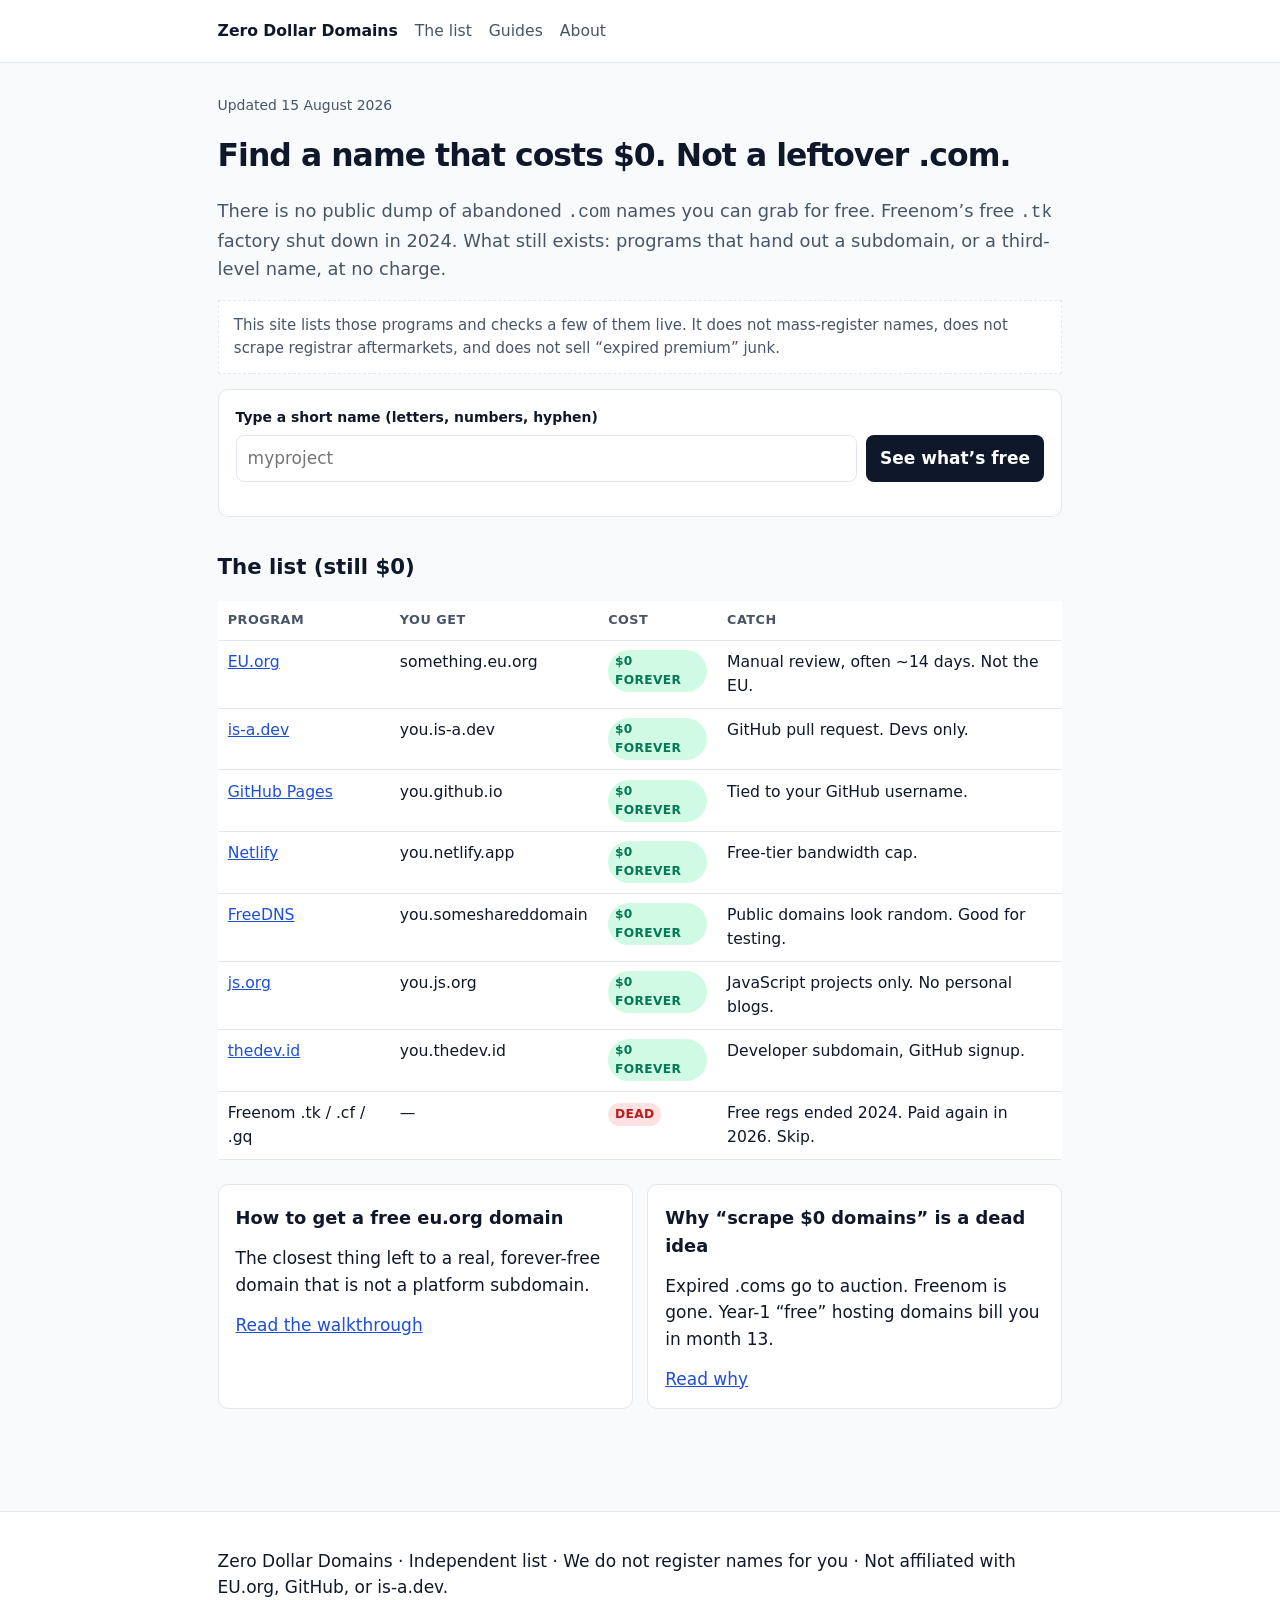
==== index.html @ 5eb7d9d7 "Pivot site to Zero Dollar Domains catalog and name checker" ====
<!DOCTYPE html>
<html lang="en">
<head>
  <meta charset="utf-8">
  <meta name="viewport" content="width=device-width, initial-scale=1">
  <title>Zero Dollar Domains — still-free names, not leftover .coms</title>
  <meta name="description" content="A living list of programs that still give a $0 domain or subdomain in 2026. EU.org, is-a.dev, GitHub Pages, FreeDNS. Freenom is dead.">
  <link rel="canonical" href="https://arynjennen1989-stack.github.io/">
  <meta name="robots" content="index,follow">
  <meta property="og:title" content="Zero Dollar Domains — still-free names">
  <meta property="og:description" content="Programs that still give a $0 domain. No leftover .com pile. Freenom is dead.">
  <meta property="og:url" content="https://arynjennen1989-stack.github.io/">
  <meta property="og:type" content="website">
  <link rel="stylesheet" href="/assets/style.css">
  <script type="application/ld+json">
  {"@context":"https://schema.org","@type":"WebSite","name":"Zero Dollar Domains","url":"https://arynjennen1989-stack.github.io/","description":"Catalog of programs that still give a $0 domain or subdomain."}
  </script>
</head>
<body>
  <header>
    <div class="wrap">
      <nav>
        <a class="brand" href="/">Zero Dollar Domains</a>
        <a href="/#list">The list</a>
        <a href="/guides/">Guides</a>
        <a href="/about.html">About</a>
      </nav>
    </div>
  </header>
  <main class="wrap">
    <p class="meta">Updated 15 August 2026</p>
    <h1>Find a name that costs $0. Not a leftover .com.</h1>
    <p class="lede">There is no public dump of abandoned <code>.com</code> names you can grab for free. Freenom’s free <code>.tk</code> factory shut down in 2024. What still exists: programs that hand out a subdomain, or a third-level name, at no charge.</p>
    <p class="disclaimer">This site lists those programs and checks a few of them live. It does not mass-register names, does not scrape registrar aftermarkets, and does not sell “expired premium” junk.</p>

    <section class="finder" id="finder">
      <label for="slug">Type a short name (letters, numbers, hyphen)</label>
      <div class="row">
        <input id="slug" maxlength="40" placeholder="myproject" autocomplete="off">
        <button type="button" id="go">See what’s free</button>
      </div>
      <ul id="results"></ul>
    </section>

    <h2 id="list">The list (still $0)</h2>
    <table>
      <thead>
        <tr><th>Program</th><th>You get</th><th>Cost</th><th>Catch</th></tr>
      </thead>
      <tbody>
        <tr>
          <td><a href="https://nic.eu.org/">EU.org</a></td>
          <td>something.eu.org</td>
          <td><span class="tag tag-free">$0 forever</span></td>
          <td>Manual review, often ~14 days. Not the EU.</td>
        </tr>
        <tr>
          <td><a href="https://is-a.dev/">is-a.dev</a></td>
          <td>you.is-a.dev</td>
          <td><span class="tag tag-free">$0 forever</span></td>
          <td>GitHub pull request. Devs only.</td>
        </tr>
        <tr>
          <td><a href="https://pages.github.com/">GitHub Pages</a></td>
          <td>you.github.io</td>
          <td><span class="tag tag-free">$0 forever</span></td>
          <td>Tied to your GitHub username.</td>
        </tr>
        <tr>
          <td><a href="https://www.netlify.com/">Netlify</a></td>
          <td>you.netlify.app</td>
          <td><span class="tag tag-free">$0 forever</span></td>
          <td>Free-tier bandwidth cap.</td>
        </tr>
        <tr>
          <td><a href="https://freedns.afraid.org/">FreeDNS</a></td>
          <td>you.someshareddomain</td>
          <td><span class="tag tag-free">$0 forever</span></td>
          <td>Public domains look random. Good for testing.</td>
        </tr>
        <tr>
          <td><a href="https://js.org/">js.org</a></td>
          <td>you.js.org</td>
          <td><span class="tag tag-free">$0 forever</span></td>
          <td>JavaScript projects only. No personal blogs.</td>
        </tr>
        <tr>
          <td><a href="https://thedev.id/">thedev.id</a></td>
          <td>you.thedev.id</td>
          <td><span class="tag tag-free">$0 forever</span></td>
          <td>Developer subdomain, GitHub signup.</td>
        </tr>
        <tr>
          <td>Freenom .tk / .cf / .gq</td>
          <td>—</td>
          <td><span class="tag tag-dead">dead</span></td>
          <td>Free regs ended 2024. Paid again in 2026. Skip.</td>
        </tr>
      </tbody>
    </table>

    <div class="cards">
      <article class="card">
        <h3>How to get a free eu.org domain</h3>
        <p>The closest thing left to a real, forever-free domain that is not a platform subdomain.</p>
        <a href="/guides/how-to-get-a-free-eu-org-domain.html">Read the walkthrough</a>
      </article>
      <article class="card">
        <h3>Why “scrape $0 domains” is a dead idea</h3>
        <p>Expired .coms go to auction. Freenom is gone. Year-1 “free” hosting domains bill you in month 13.</p>
        <a href="/guides/there-are-no-free-leftover-dotcoms.html">Read why</a>
      </article>
    </div>
  </main>
  <footer>
    <div class="wrap">
      <p>Zero Dollar Domains · Independent list · We do not register names for you · Not affiliated with EU.org, GitHub, or is-a.dev.</p>
    </div>
  </footer>
  <script>
    const input = document.getElementById("slug");
    const out = document.getElementById("results");
    const clean = (s) => (s || "").toLowerCase().trim().replace(/[^a-z0-9-]/g, "");

    async function checkIsADev(slug) {
      const url = "https://raw.githubusercontent.com/is-a-dev/register/main/domains/" + slug + ".json";
      try {
        const r = await fetch(url, { cache: "no-store" });
        if (r.status === 404) return "likely free";
        if (r.ok) return "taken";
        return "could not check";
      } catch (e) {
        return "could not check";
      }
    }

    async function run() {
      const slug = clean(input.value);
      if (!slug || slug.length < 2) {
        out.innerHTML = "<li>Type at least 2 characters.</li>";
        return;
      }
      out.innerHTML = "<li>Checking…</li>";
      const isa = await checkIsADev(slug);
      const rows = [
        [slug + ".eu.org", "request at nic.eu.org (manual review)", "https://nic.eu.org/"],
        [slug + ".is-a.dev", isa, "https://is-a.dev/"],
        [slug + ".github.io", "free if that GitHub username exists and the Pages repo is yours", "https://pages.github.com/"],
        [slug + ".netlify.app", "pick it in a free Netlify project", "https://www.netlify.com/"],
        [slug + ".js.org", "only if you have a JavaScript project", "https://js.org/"]
      ];
      out.innerHTML = rows.map(function (r) {
        return "<li><strong>" + r[0] + "</strong> — " + r[1] + ' · <a href="' + r[2] + '">program</a></li>';
      }).join("");
    }
    document.getElementById("go").addEventListener("click", run);
    input.addEventListener("keydown", function (e) { if (e.key === "Enter") run(); });
  </script>
</body>
</html>
---- assets/style.css ----
:root {
  --ink: #0f172a;
  --muted: #475569;
  --bg: #f8fafc;
  --card: #fff;
  --line: #e2e8f0;
  --ok: #047857;
  --warn: #b45309;
  --bad: #b91c1c;
  --accent: #1d4ed8;
}
* { box-sizing: border-box; }
html { font-size: 17px; }
body {
  margin: 0;
  font-family: ui-sans-serif, system-ui, -apple-system, sans-serif;
  color: var(--ink);
  background: var(--bg);
  line-height: 1.55;
}
a { color: var(--accent); }
header, footer { background: #fff; border-bottom: 1px solid var(--line); }
footer { border-top: 1px solid var(--line); border-bottom: 0; margin-top: 3.5rem; }
.wrap { max-width: 52rem; margin: 0 auto; padding: 1.1rem 1.15rem; }
nav { display: flex; gap: 1rem; align-items: baseline; flex-wrap: wrap; }
nav .brand { font-weight: 750; color: var(--ink); text-decoration: none; }
nav a { text-decoration: none; color: var(--muted); font-size: 0.92rem; }
h1 { font-size: 1.85rem; letter-spacing: -0.03em; margin: 0.35rem 0 0.7rem; }
h2 { font-size: 1.25rem; margin-top: 2rem; }
.lede { font-size: 1.05rem; color: var(--muted); }
.meta { font-size: 0.82rem; color: var(--muted); }
.disclaimer {
  font-size: 0.88rem;
  color: var(--muted);
  background: #fff;
  border: 1px dashed var(--line);
  padding: 0.75rem 0.9rem;
}
table { width: 100%; border-collapse: collapse; background: #fff; font-size: 0.92rem; }
th, td { text-align: left; padding: 0.55rem 0.6rem; border-bottom: 1px solid var(--line); vertical-align: top; }
th { font-size: 0.75rem; text-transform: uppercase; letter-spacing: 0.04em; color: var(--muted); }
.tag {
  display: inline-block;
  font-size: 0.72rem;
  font-weight: 700;
  letter-spacing: 0.03em;
  text-transform: uppercase;
  padding: 0.12rem 0.4rem;
  border-radius: 999px;
}
.tag-free { background: #d1fae5; color: var(--ok); }
.tag-promo { background: #ffedd5; color: var(--warn); }
.tag-dead { background: #fee2e2; color: var(--bad); }
.cards { display: grid; gap: 0.85rem; margin: 1.4rem 0; }
@media (min-width: 720px) { .cards { grid-template-columns: 1fr 1fr; } }
.card {
  background: var(--card);
  border: 1px solid var(--line);
  border-radius: 10px;
  padding: 0.95rem 1rem;
}
.card h2, .card h3 { margin: 0.2rem 0 0.45rem; font-size: 1.05rem; }
.finder { background: #fff; border: 1px solid var(--line); border-radius: 10px; padding: 1rem; }
.finder label { display: block; font-size: 0.82rem; font-weight: 600; margin-bottom: 0.35rem; }
.row { display: flex; gap: 0.5rem; flex-wrap: wrap; }
.row input {
  flex: 1 1 12rem;
  padding: 0.55rem 0.65rem;
  border: 1px solid var(--line);
  border-radius: 8px;
  font: inherit;
}
.row button {
  background: var(--ink);
  color: #fff;
  border: 0;
  border-radius: 8px;
  padding: 0.55rem 0.85rem;
  font: inherit;
  font-weight: 600;
  cursor: pointer;
}
#results { margin-top: 0.85rem; }
#results li { margin: 0.35rem 0; }
ul.plain { padding-left: 1.15rem; }
article p { margin: 0.8rem 0; }
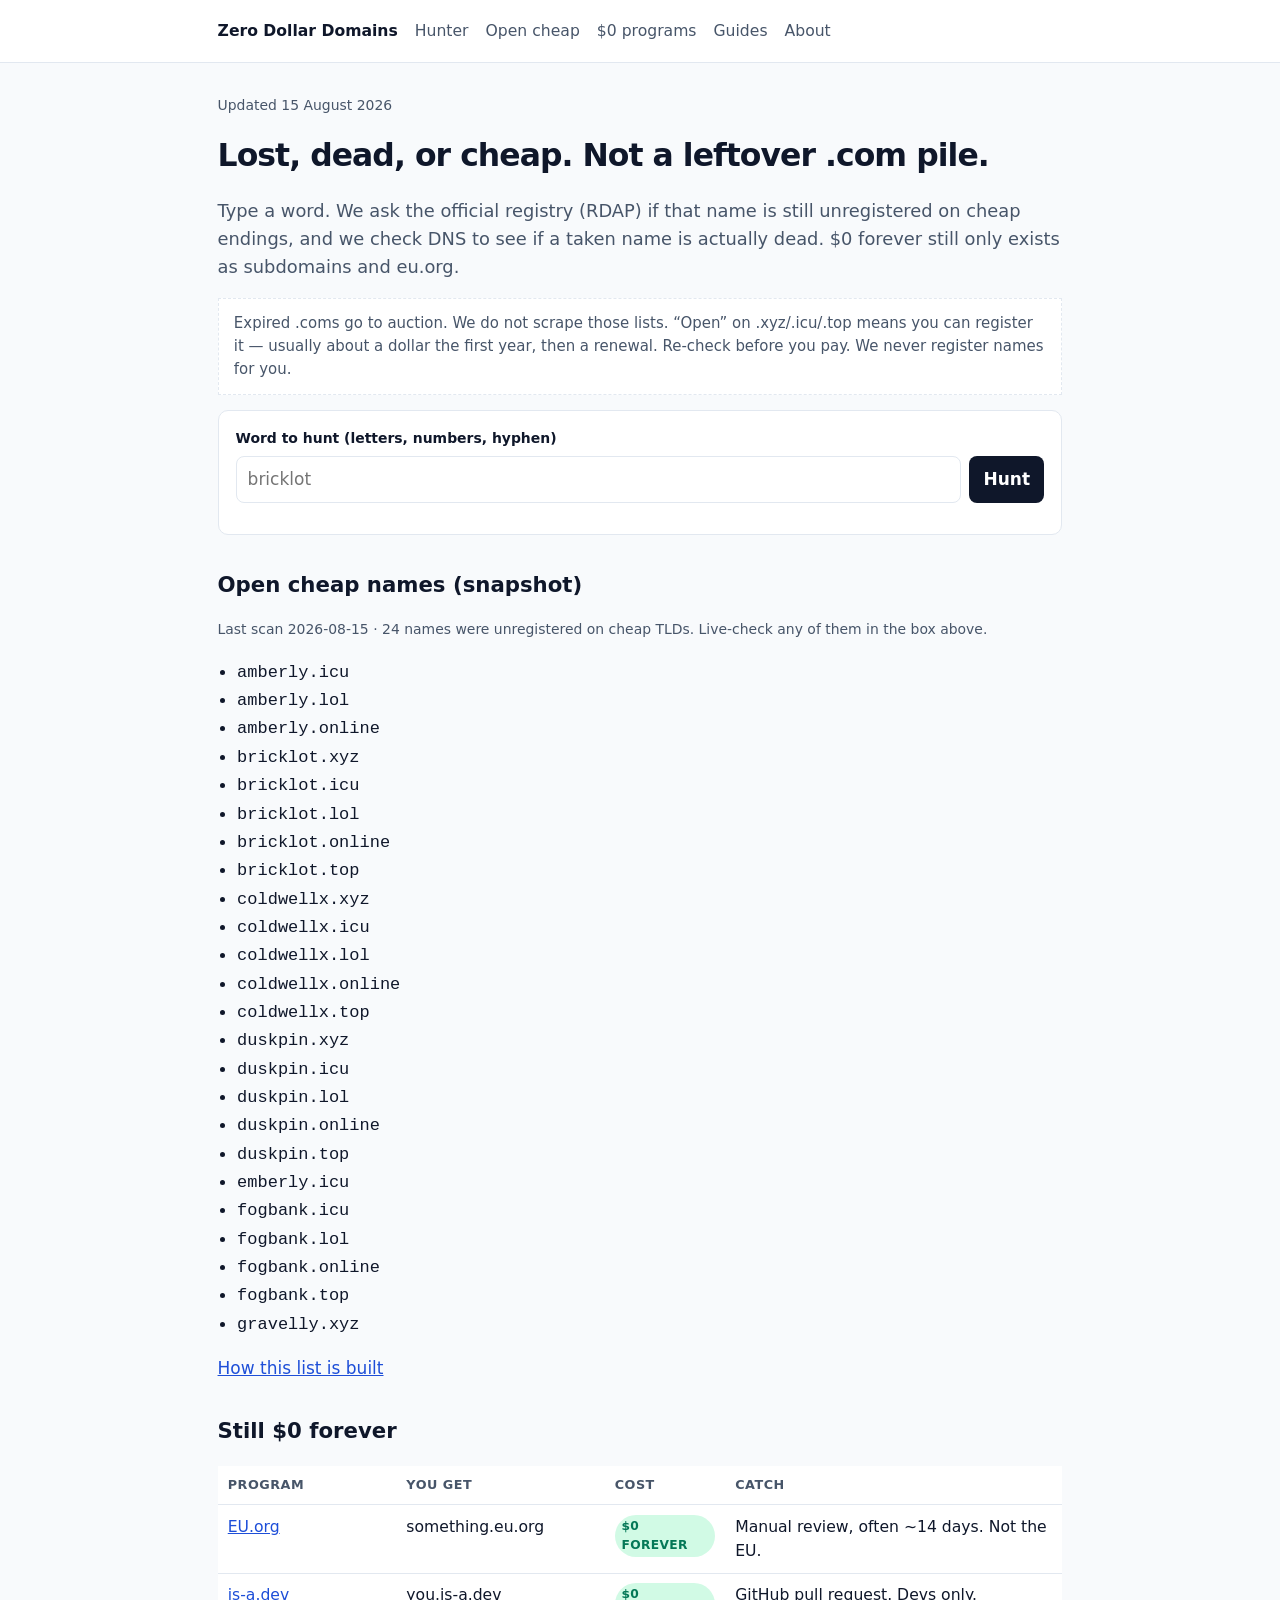
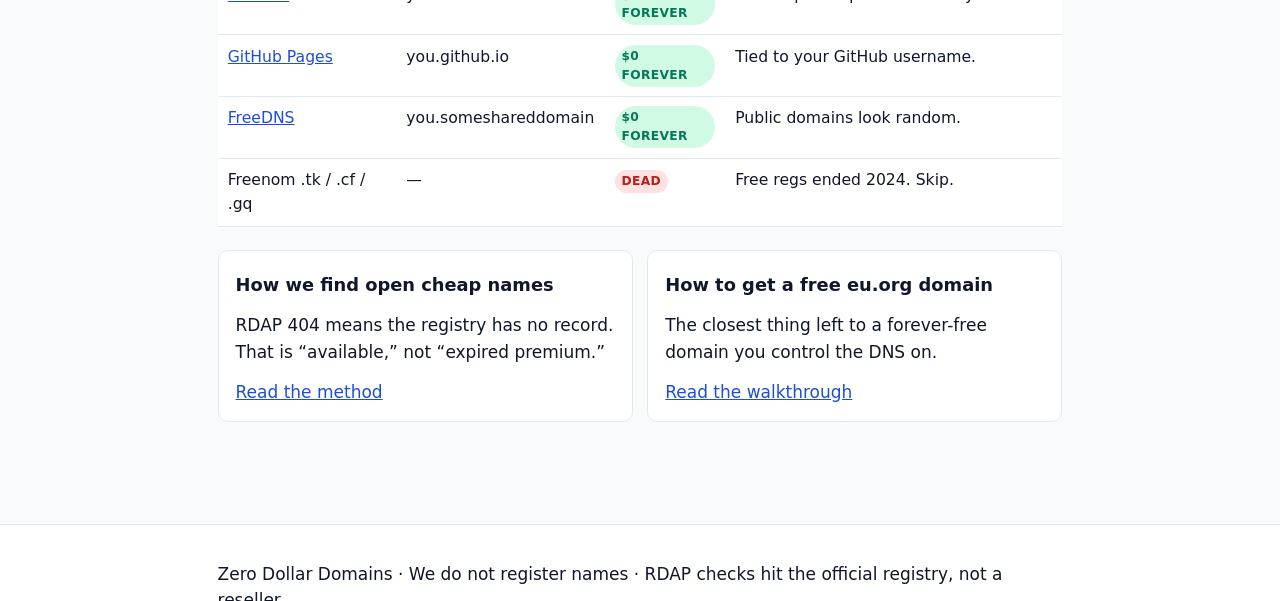
==== commit 486064c3: "Add RDAP hunter for lost/dead/cheap names plus open-cheap snapshot" ====
--- a/index.html
+++ b/index.html
@@ -3,17 +3,17 @@
 <head>
   <meta charset="utf-8">
   <meta name="viewport" content="width=device-width, initial-scale=1">
-  <title>Zero Dollar Domains — still-free names, not leftover .coms</title>
-  <meta name="description" content="A living list of programs that still give a $0 domain or subdomain in 2026. EU.org, is-a.dev, GitHub Pages, FreeDNS. Freenom is dead.">
+  <title>Zero Dollar Domains — lost, dead, and cheap names you can still grab</title>
+  <meta name="description" content="Hunt names that are still unregistered on cheap TLDs, plus $0 programs (eu.org, is-a.dev). Live RDAP check. Not an expired-.com auction dump.">
   <link rel="canonical" href="https://arynjennen1989-stack.github.io/">
   <meta name="robots" content="index,follow">
-  <meta property="og:title" content="Zero Dollar Domains — still-free names">
-  <meta property="og:description" content="Programs that still give a $0 domain. No leftover .com pile. Freenom is dead.">
+  <meta property="og:title" content="Zero Dollar Domains — lost, dead, and cheap names">
+  <meta property="og:description" content="Live check for unused cheap TLDs and still-free subdomain programs.">
   <meta property="og:url" content="https://arynjennen1989-stack.github.io/">
   <meta property="og:type" content="website">
   <link rel="stylesheet" href="/assets/style.css">
   <script type="application/ld+json">
-  {"@context":"https://schema.org","@type":"WebSite","name":"Zero Dollar Domains","url":"https://arynjennen1989-stack.github.io/","description":"Catalog of programs that still give a $0 domain or subdomain."}
+  {"@context":"https://schema.org","@type":"WebSite","name":"Zero Dollar Domains","url":"https://arynjennen1989-stack.github.io/","description":"Hunt unused cheap domain names and still-free subdomain programs."}
   </script>
 </head>
 <body>
@@ -21,7 +21,9 @@
     <div class="wrap">
       <nav>
         <a class="brand" href="/">Zero Dollar Domains</a>
-        <a href="/#list">The list</a>
+        <a href="/#hunt">Hunter</a>
+        <a href="/#open">Open cheap</a>
+        <a href="/#list">$0 programs</a>
         <a href="/guides/">Guides</a>
         <a href="/about.html">About</a>
       </nav>
@@ -29,20 +31,31 @@
   </header>
   <main class="wrap">
     <p class="meta">Updated 15 August 2026</p>
-    <h1>Find a name that costs $0. Not a leftover .com.</h1>
-    <p class="lede">There is no public dump of abandoned <code>.com</code> names you can grab for free. Freenom’s free <code>.tk</code> factory shut down in 2024. What still exists: programs that hand out a subdomain, or a third-level name, at no charge.</p>
-    <p class="disclaimer">This site lists those programs and checks a few of them live. It does not mass-register names, does not scrape registrar aftermarkets, and does not sell “expired premium” junk.</p>
-
-    <section class="finder" id="finder">
-      <label for="slug">Type a short name (letters, numbers, hyphen)</label>
+    <h1>Lost, dead, or cheap. Not a leftover .com pile.</h1>
+    <p class="lede">Type a word. We ask the official registry (RDAP) if that name is still unregistered on cheap endings, and we check DNS to see if a taken name is actually dead. $0 forever still only exists as subdomains and eu.org.</p>
+    <p class="disclaimer">Expired .coms go to auction. We do not scrape those lists. “Open” on .xyz/.icu/.top means you can register it — usually about a dollar the first year, then a renewal. Re-check before you pay. We never register names for you.</p>
+
+    <section class="finder" id="hunt">
+      <label for="slug">Word to hunt (letters, numbers, hyphen)</label>
       <div class="row">
-        <input id="slug" maxlength="40" placeholder="myproject" autocomplete="off">
-        <button type="button" id="go">See what’s free</button>
+        <input id="slug" maxlength="40" placeholder="bricklot" autocomplete="off">
+        <button type="button" id="go">Hunt</button>
       </div>
-      <ul id="results"></ul>
+      <p class="meta" id="status"></p>
+      <table id="hunt-table" hidden>
+        <thead>
+          <tr><th>Name</th><th>Registry</th><th>DNS</th><th>What that means</th></tr>
+        </thead>
+        <tbody></tbody>
+      </table>
     </section>
 
-    <h2 id="list">The list (still $0)</h2>
+    <h2 id="open">Open cheap names (snapshot)</h2>
+    <p class="meta" id="snap-meta">Loading last RDAP scan…</p>
+    <ul id="open-list" class="plain"></ul>
+    <p><a href="/guides/how-we-find-open-cheap-names.html">How this list is built</a></p>
+
+    <h2 id="list">Still $0 forever</h2>
     <table>
       <thead>
         <tr><th>Program</th><th>You get</th><th>Cost</th><th>Catch</th></tr>
@@ -67,94 +80,166 @@
           <td>Tied to your GitHub username.</td>
         </tr>
         <tr>
-          <td><a href="https://www.netlify.com/">Netlify</a></td>
-          <td>you.netlify.app</td>
-          <td><span class="tag tag-free">$0 forever</span></td>
-          <td>Free-tier bandwidth cap.</td>
-        </tr>
-        <tr>
           <td><a href="https://freedns.afraid.org/">FreeDNS</a></td>
           <td>you.someshareddomain</td>
           <td><span class="tag tag-free">$0 forever</span></td>
-          <td>Public domains look random. Good for testing.</td>
-        </tr>
-        <tr>
-          <td><a href="https://js.org/">js.org</a></td>
-          <td>you.js.org</td>
-          <td><span class="tag tag-free">$0 forever</span></td>
-          <td>JavaScript projects only. No personal blogs.</td>
-        </tr>
-        <tr>
-          <td><a href="https://thedev.id/">thedev.id</a></td>
-          <td>you.thedev.id</td>
-          <td><span class="tag tag-free">$0 forever</span></td>
-          <td>Developer subdomain, GitHub signup.</td>
+          <td>Public domains look random.</td>
         </tr>
         <tr>
           <td>Freenom .tk / .cf / .gq</td>
           <td>—</td>
           <td><span class="tag tag-dead">dead</span></td>
-          <td>Free regs ended 2024. Paid again in 2026. Skip.</td>
+          <td>Free regs ended 2024. Skip.</td>
         </tr>
       </tbody>
     </table>
 
     <div class="cards">
       <article class="card">
-        <h3>How to get a free eu.org domain</h3>
-        <p>The closest thing left to a real, forever-free domain that is not a platform subdomain.</p>
-        <a href="/guides/how-to-get-a-free-eu-org-domain.html">Read the walkthrough</a>
+        <h3>How we find open cheap names</h3>
+        <p>RDAP 404 means the registry has no record. That is “available,” not “expired premium.”</p>
+        <a href="/guides/how-we-find-open-cheap-names.html">Read the method</a>
       </article>
       <article class="card">
-        <h3>Why “scrape $0 domains” is a dead idea</h3>
-        <p>Expired .coms go to auction. Freenom is gone. Year-1 “free” hosting domains bill you in month 13.</p>
-        <a href="/guides/there-are-no-free-leftover-dotcoms.html">Read why</a>
+        <h3>How to get a free eu.org domain</h3>
+        <p>The closest thing left to a forever-free domain you control the DNS on.</p>
+        <a href="/guides/how-to-get-a-free-eu-org-domain.html">Read the walkthrough</a>
       </article>
     </div>
   </main>
   <footer>
     <div class="wrap">
-      <p>Zero Dollar Domains · Independent list · We do not register names for you · Not affiliated with EU.org, GitHub, or is-a.dev.</p>
+      <p>Zero Dollar Domains · We do not register names · RDAP checks hit the official registry, not a reseller.</p>
     </div>
   </footer>
   <script>
+    const TLDS = [
+      { tld: "xyz", rdap: "https://rdap.centralnic.com/xyz", kind: "cheap" },
+      { tld: "icu", rdap: "https://rdap.centralnic.com/icu", kind: "cheap" },
+      { tld: "lol", rdap: "https://rdap.centralnic.com/lol", kind: "cheap" },
+      { tld: "online", rdap: "https://rdap.radix.host/rdap", kind: "cheap" },
+      { tld: "top", rdap: "https://rdap.zdnsgtld.com/top", kind: "cheap" },
+      { tld: "com", rdap: "https://rdap.verisign.com/com/v1", kind: "paid" }
+    ];
     const input = document.getElementById("slug");
-    const out = document.getElementById("results");
-    const clean = (s) => (s || "").toLowerCase().trim().replace(/[^a-z0-9-]/g, "");
+    const status = document.getElementById("status");
+    const table = document.getElementById("hunt-table");
+    const tbody = table.querySelector("tbody");
+
+    function clean(s) {
+      return (s || "").toLowerCase().trim().replace(/[^a-z0-9-]/g, "");
+    }
+    function esc(s) {
+      return String(s).replace(/[&<>"]/g, function (c) {
+        return ({ "&": "&amp;", "<": "&lt;", ">": "&gt;", '"': "&quot;" })[c];
+      });
+    }
+
+    async function rdap(base, name) {
+      try {
+        const r = await fetch(base.replace(/\/$/, "") + "/domain/" + name, {
+          headers: { Accept: "application/rdap+json" }
+        });
+        if (r.status === 404) return "open";
+        if (r.status === 200) return "registered";
+        return "unknown";
+      } catch (e) {
+        return "blocked";
+      }
+    }
+
+    async function dns(name) {
+      try {
+        const r = await fetch(
+          "https://cloudflare-dns.com/dns-query?name=" + encodeURIComponent(name) + "&type=NS",
+          { headers: { accept: "application/dns-json" } }
+        );
+        const d = await r.json();
+        if (d.Status === 3) return "no NS (dead / never used)";
+        if (d.Status === 0 && (d.Answer || []).length) return "has nameservers";
+        return "no useful DNS";
+      } catch (e) {
+        return "dns check failed";
+      }
+    }
 
     async function checkIsADev(slug) {
-      const url = "https://raw.githubusercontent.com/is-a-dev/register/main/domains/" + slug + ".json";
       try {
-        const r = await fetch(url, { cache: "no-store" });
-        if (r.status === 404) return "likely free";
-        if (r.ok) return "taken";
-        return "could not check";
+        const r = await fetch(
+          "https://raw.githubusercontent.com/is-a-dev/register/main/domains/" + slug + ".json",
+          { cache: "no-store" }
+        );
+        if (r.status === 404) return "open on is-a.dev";
+        if (r.ok) return "taken on is-a.dev";
+        return "could not check is-a.dev";
       } catch (e) {
-        return "could not check";
-      }
-    }
-
-    async function run() {
+        return "could not check is-a.dev";
+      }
+    }
+
+    function meaning(reg, dnsText, kind) {
+      if (reg === "open" && kind === "cheap") return "Unregistered. Cheap first year, not $0 forever.";
+      if (reg === "open" && kind === "paid") return "Unregistered .com — still costs a registrar fee.";
+      if (reg === "registered" && dnsText.indexOf("no NS") !== -1) return "Registered but dark. Not free. Owner still has it.";
+      if (reg === "registered") return "Someone has it.";
+      return "Could not finish the check.";
+    }
+
+    async function hunt() {
       const slug = clean(input.value);
       if (!slug || slug.length < 2) {
-        out.innerHTML = "<li>Type at least 2 characters.</li>";
+        status.textContent = "Type at least 2 characters.";
         return;
       }
-      out.innerHTML = "<li>Checking…</li>";
+      status.textContent = "Asking registries…";
+      table.hidden = false;
+      tbody.innerHTML = "";
       const isa = await checkIsADev(slug);
-      const rows = [
-        [slug + ".eu.org", "request at nic.eu.org (manual review)", "https://nic.eu.org/"],
-        [slug + ".is-a.dev", isa, "https://is-a.dev/"],
-        [slug + ".github.io", "free if that GitHub username exists and the Pages repo is yours", "https://pages.github.com/"],
-        [slug + ".netlify.app", "pick it in a free Netlify project", "https://www.netlify.com/"],
-        [slug + ".js.org", "only if you have a JavaScript project", "https://js.org/"]
-      ];
-      out.innerHTML = rows.map(function (r) {
-        return "<li><strong>" + r[0] + "</strong> — " + r[1] + ' · <a href="' + r[2] + '">program</a></li>';
-      }).join("");
-    }
-    document.getElementById("go").addEventListener("click", run);
-    input.addEventListener("keydown", function (e) { if (e.key === "Enter") run(); });
+      tbody.insertAdjacentHTML(
+        "beforeend",
+        "<tr><td><strong>" + esc(slug) + ".is-a.dev</strong></td><td>" + esc(isa) +
+          "</td><td>—</td><td>$0 if open. GitHub PR.</td></tr>"
+      );
+      tbody.insertAdjacentHTML(
+        "beforeend",
+        "<tr><td><strong>" + esc(slug) + ".eu.org</strong></td><td>request</td><td>—</td>" +
+          "<td>$0 forever if nic.eu.org approves. Manual, ~2 weeks.</td></tr>"
+      );
+      for (const spec of TLDS) {
+        const name = slug + "." + spec.tld;
+        const tr = document.createElement("tr");
+        tr.innerHTML =
+          "<td><strong>" + esc(name) + "</strong></td><td>…</td><td>…</td><td></td>";
+        tbody.appendChild(tr);
+        const cells = tr.children;
+        const [reg, dnsText] = await Promise.all([rdap(spec.rdap, name), dns(name)]);
+        cells[1].textContent = reg;
+        cells[2].textContent = dnsText;
+        cells[3].textContent = meaning(reg, dnsText, spec.kind);
+        if (reg === "open") cells[1].innerHTML = '<span class="tag tag-free">open</span>';
+        if (reg === "registered") cells[1].innerHTML = '<span class="tag tag-dead">taken</span>';
+      }
+      status.textContent = "Done. Open ≠ leftover auction name. Buy only if you will use it.";
+    }
+
+    document.getElementById("go").addEventListener("click", hunt);
+    input.addEventListener("keydown", function (e) {
+      if (e.key === "Enter") hunt();
+    });
+
+    fetch("/data/open-cheap.json")
+      .then(function (r) { return r.json(); })
+      .then(function (d) {
+        document.getElementById("snap-meta").textContent =
+          "Last scan " + d.updated + " · " + (d.open || []).length +
+          " names were unregistered on cheap TLDs. Live-check any of them in the box above.";
+        document.getElementById("open-list").innerHTML = (d.open || [])
+          .map(function (n) { return "<li><code>" + esc(n) + "</code></li>"; })
+          .join("");
+      })
+      .catch(function () {
+        document.getElementById("snap-meta").textContent = "Snapshot failed to load.";
+      });
   </script>
 </body>
 </html>
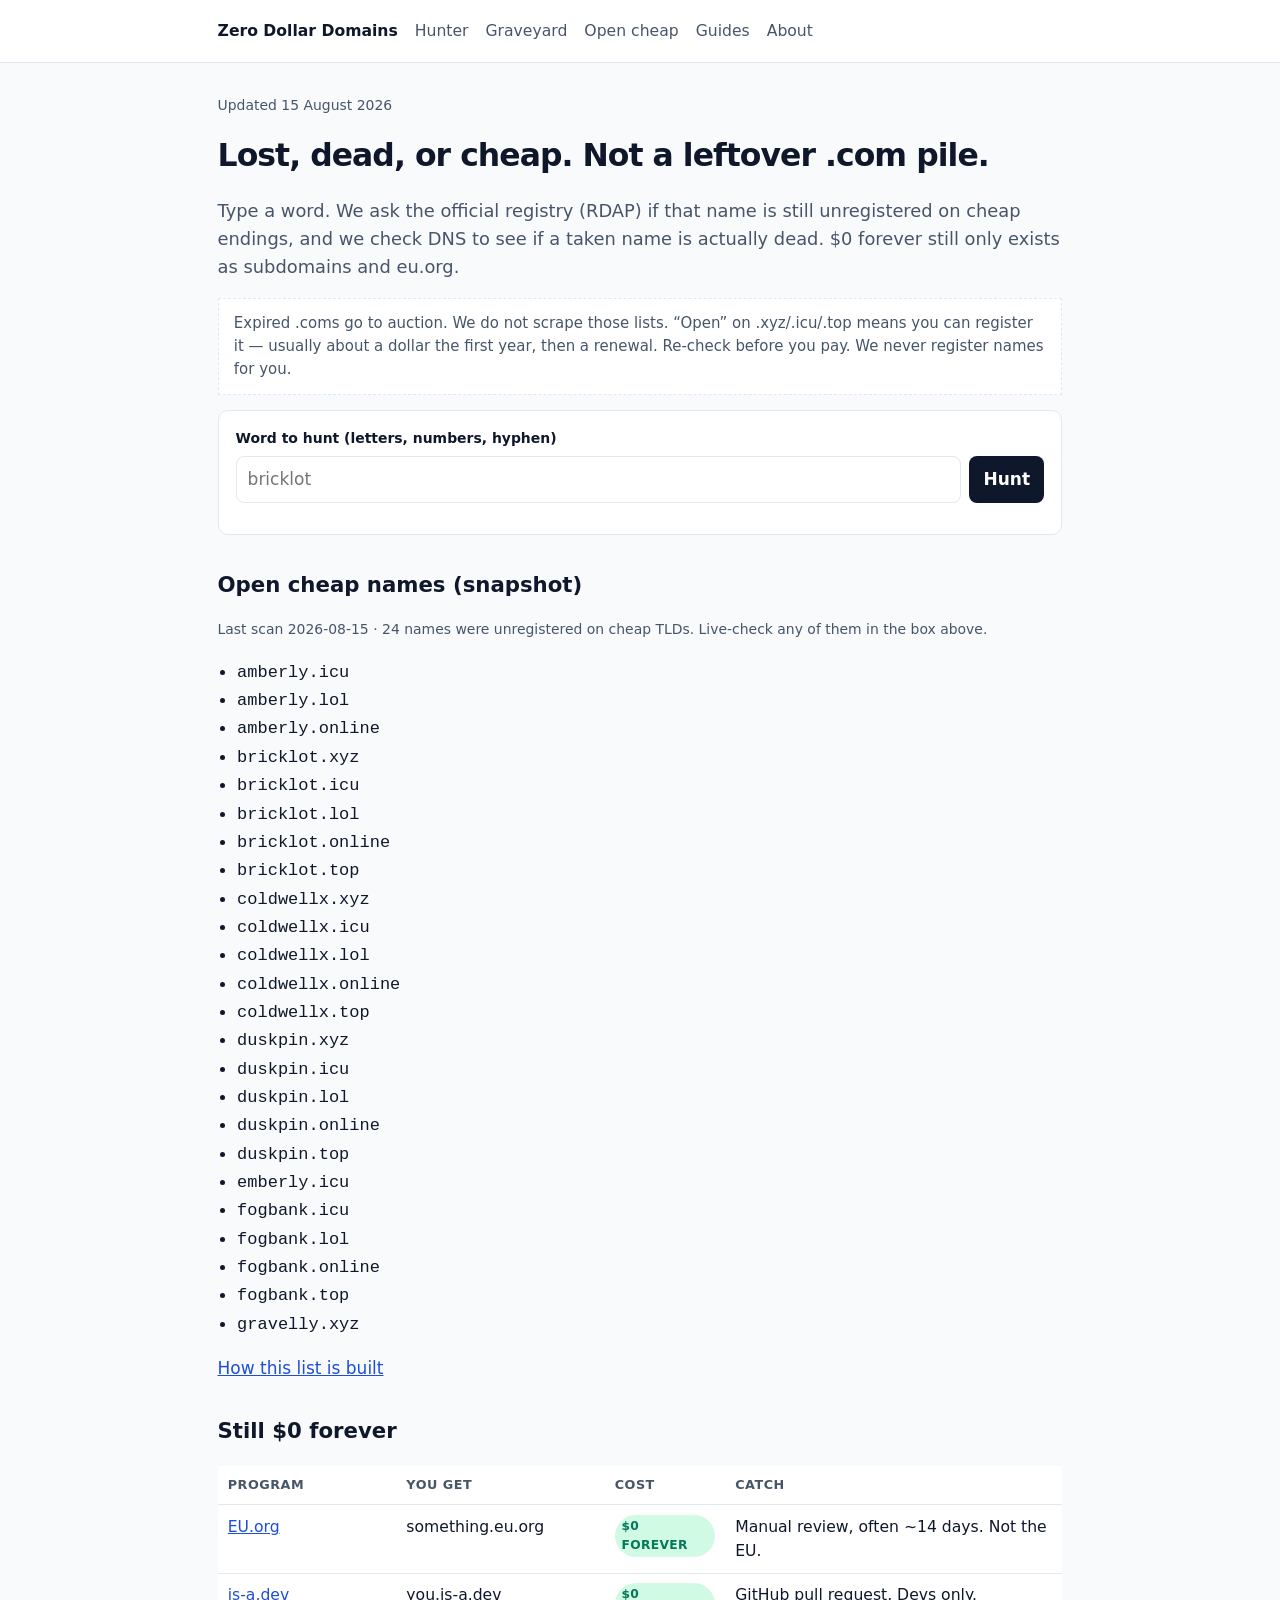
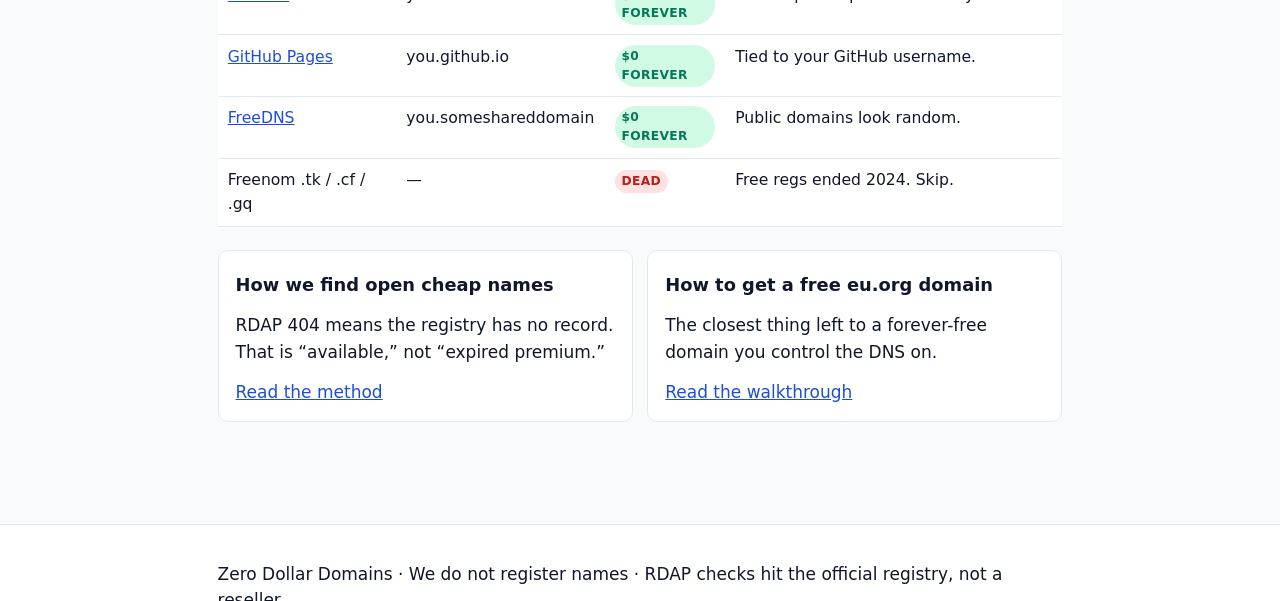
==== commit 6cf512d0: "Add startup graveyard: gpt.com and droid.com are locked, live RDAP lookup" ====
--- a/index.html
+++ b/index.html
@@ -22,8 +22,8 @@
       <nav>
         <a class="brand" href="/">Zero Dollar Domains</a>
         <a href="/#hunt">Hunter</a>
+        <a href="/graveyard.html">Graveyard</a>
         <a href="/#open">Open cheap</a>
-        <a href="/#list">$0 programs</a>
         <a href="/guides/">Guides</a>
         <a href="/about.html">About</a>
       </nav>
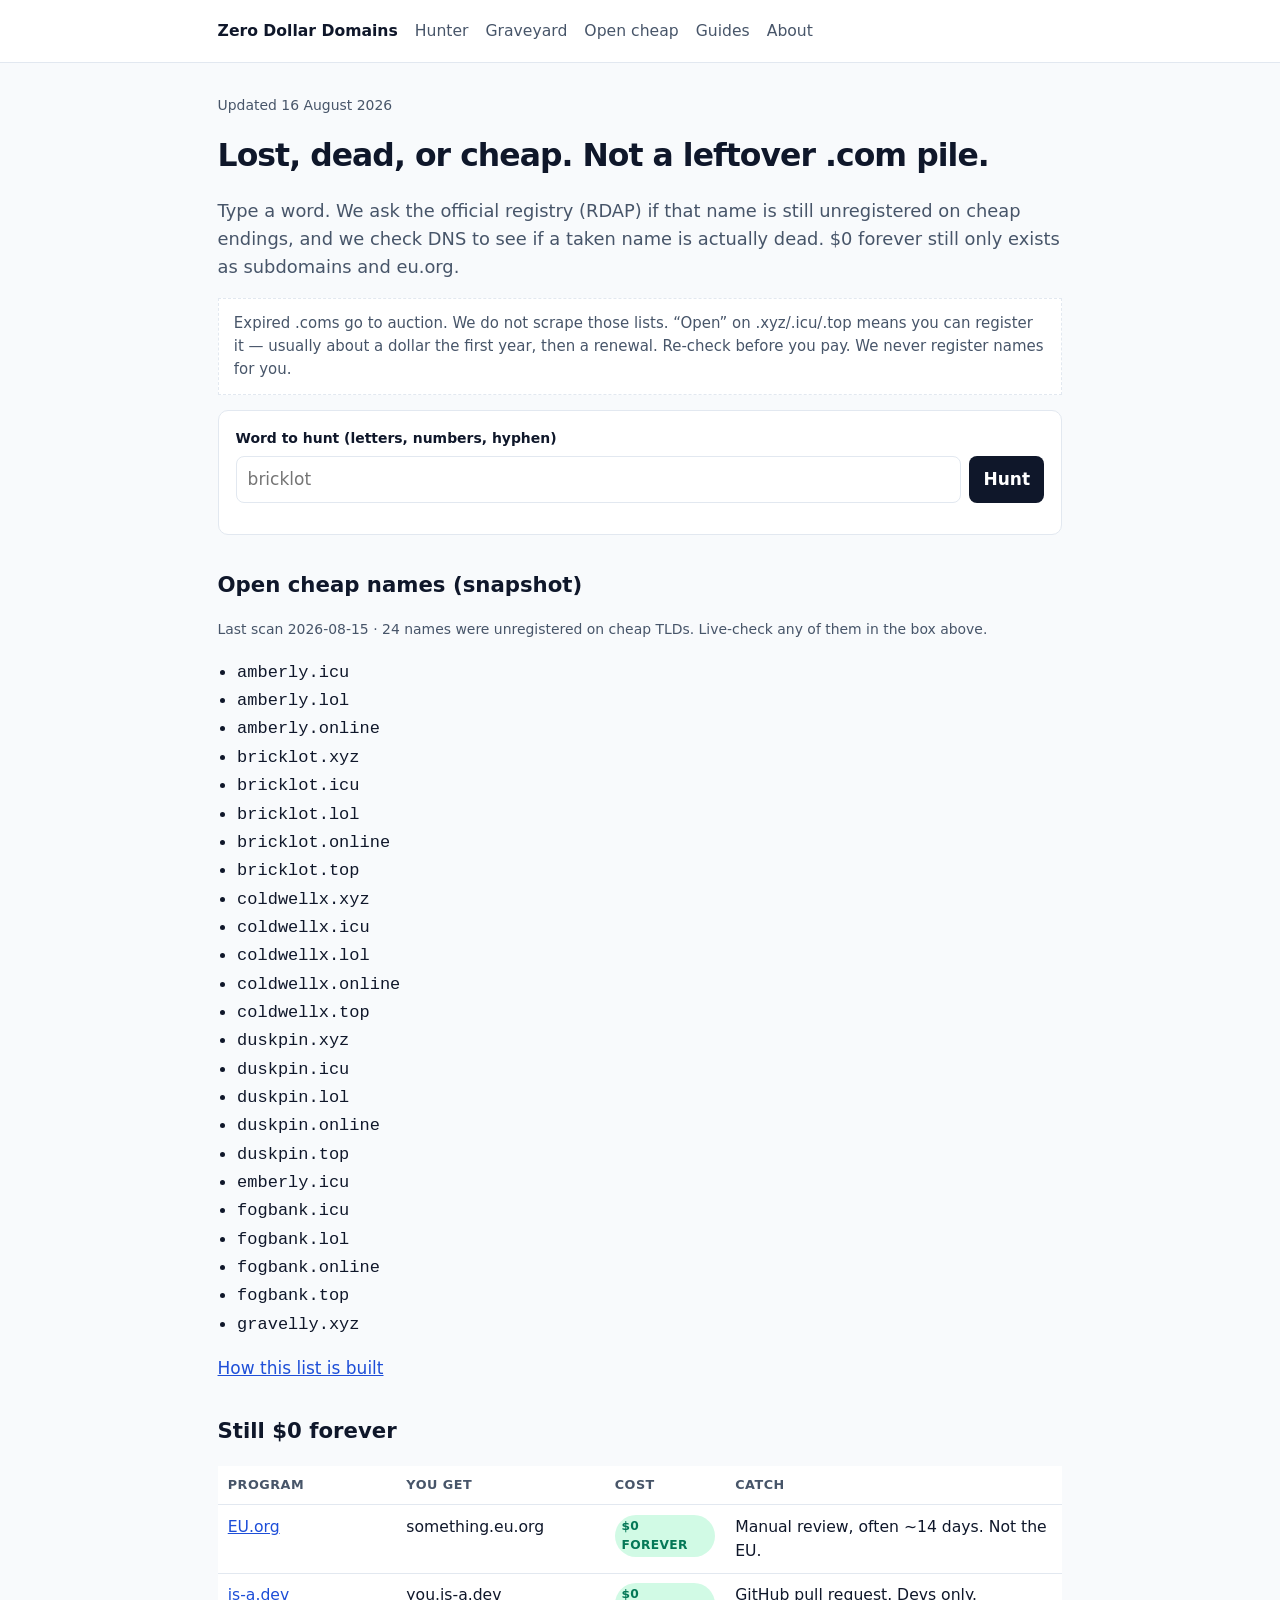
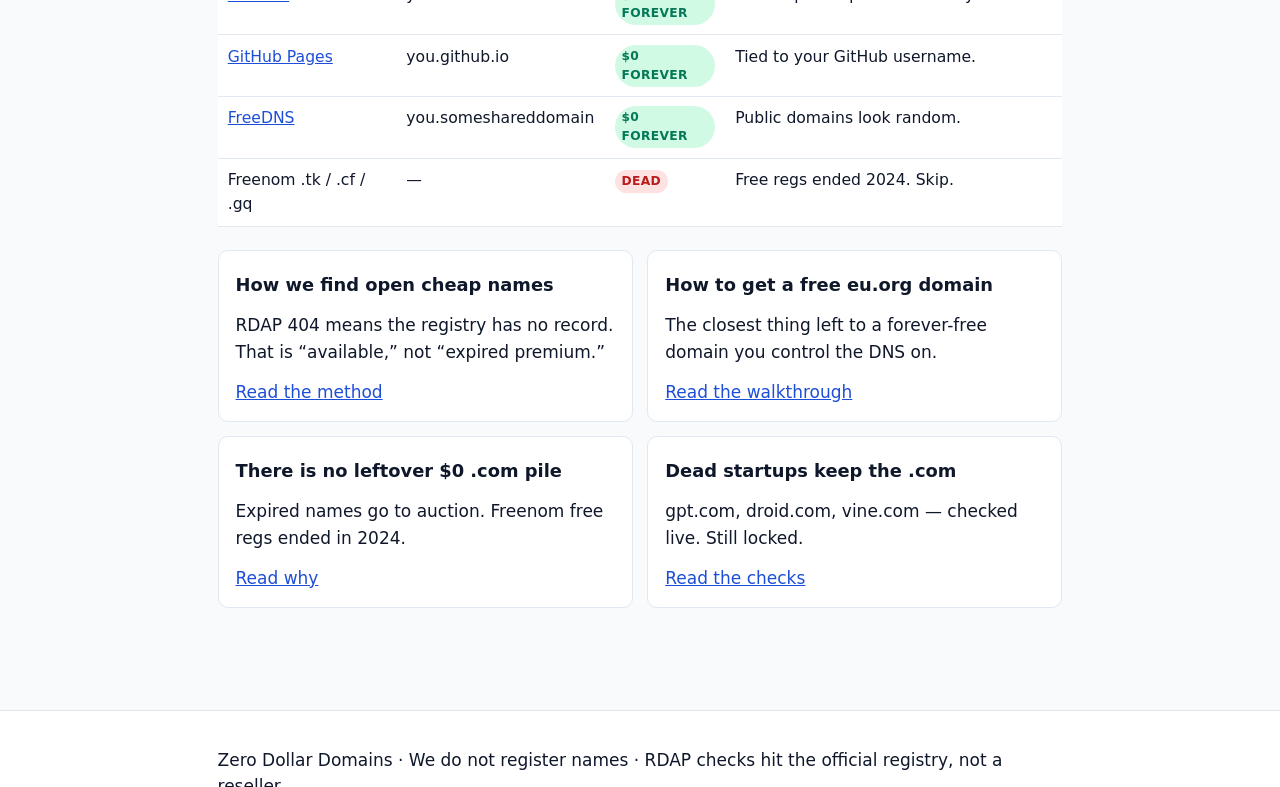
==== commit 8783b566: "Internal-link pass across guides, homepage, about, and graveyard" ====
--- a/index.html
+++ b/index.html
@@ -30,7 +30,7 @@
     </div>
   </header>
   <main class="wrap">
-    <p class="meta">Updated 15 August 2026</p>
+    <p class="meta">Updated 16 August 2026</p>
     <h1>Lost, dead, or cheap. Not a leftover .com pile.</h1>
     <p class="lede">Type a word. We ask the official registry (RDAP) if that name is still unregistered on cheap endings, and we check DNS to see if a taken name is actually dead. $0 forever still only exists as subdomains and eu.org.</p>
     <p class="disclaimer">Expired .coms go to auction. We do not scrape those lists. “Open” on .xyz/.icu/.top means you can register it — usually about a dollar the first year, then a renewal. Re-check before you pay. We never register names for you.</p>
@@ -104,6 +104,16 @@
         <h3>How to get a free eu.org domain</h3>
         <p>The closest thing left to a forever-free domain you control the DNS on.</p>
         <a href="/guides/how-to-get-a-free-eu-org-domain.html">Read the walkthrough</a>
+      </article>
+      <article class="card">
+        <h3>There is no leftover $0 .com pile</h3>
+        <p>Expired names go to auction. Freenom free regs ended in 2024.</p>
+        <a href="/guides/there-are-no-free-leftover-dotcoms.html">Read why</a>
+      </article>
+      <article class="card">
+        <h3>Dead startups keep the .com</h3>
+        <p>gpt.com, droid.com, vine.com — checked live. Still locked.</p>
+        <a href="/guides/dead-startups-keep-their-domains.html">Read the checks</a>
       </article>
     </div>
   </main>
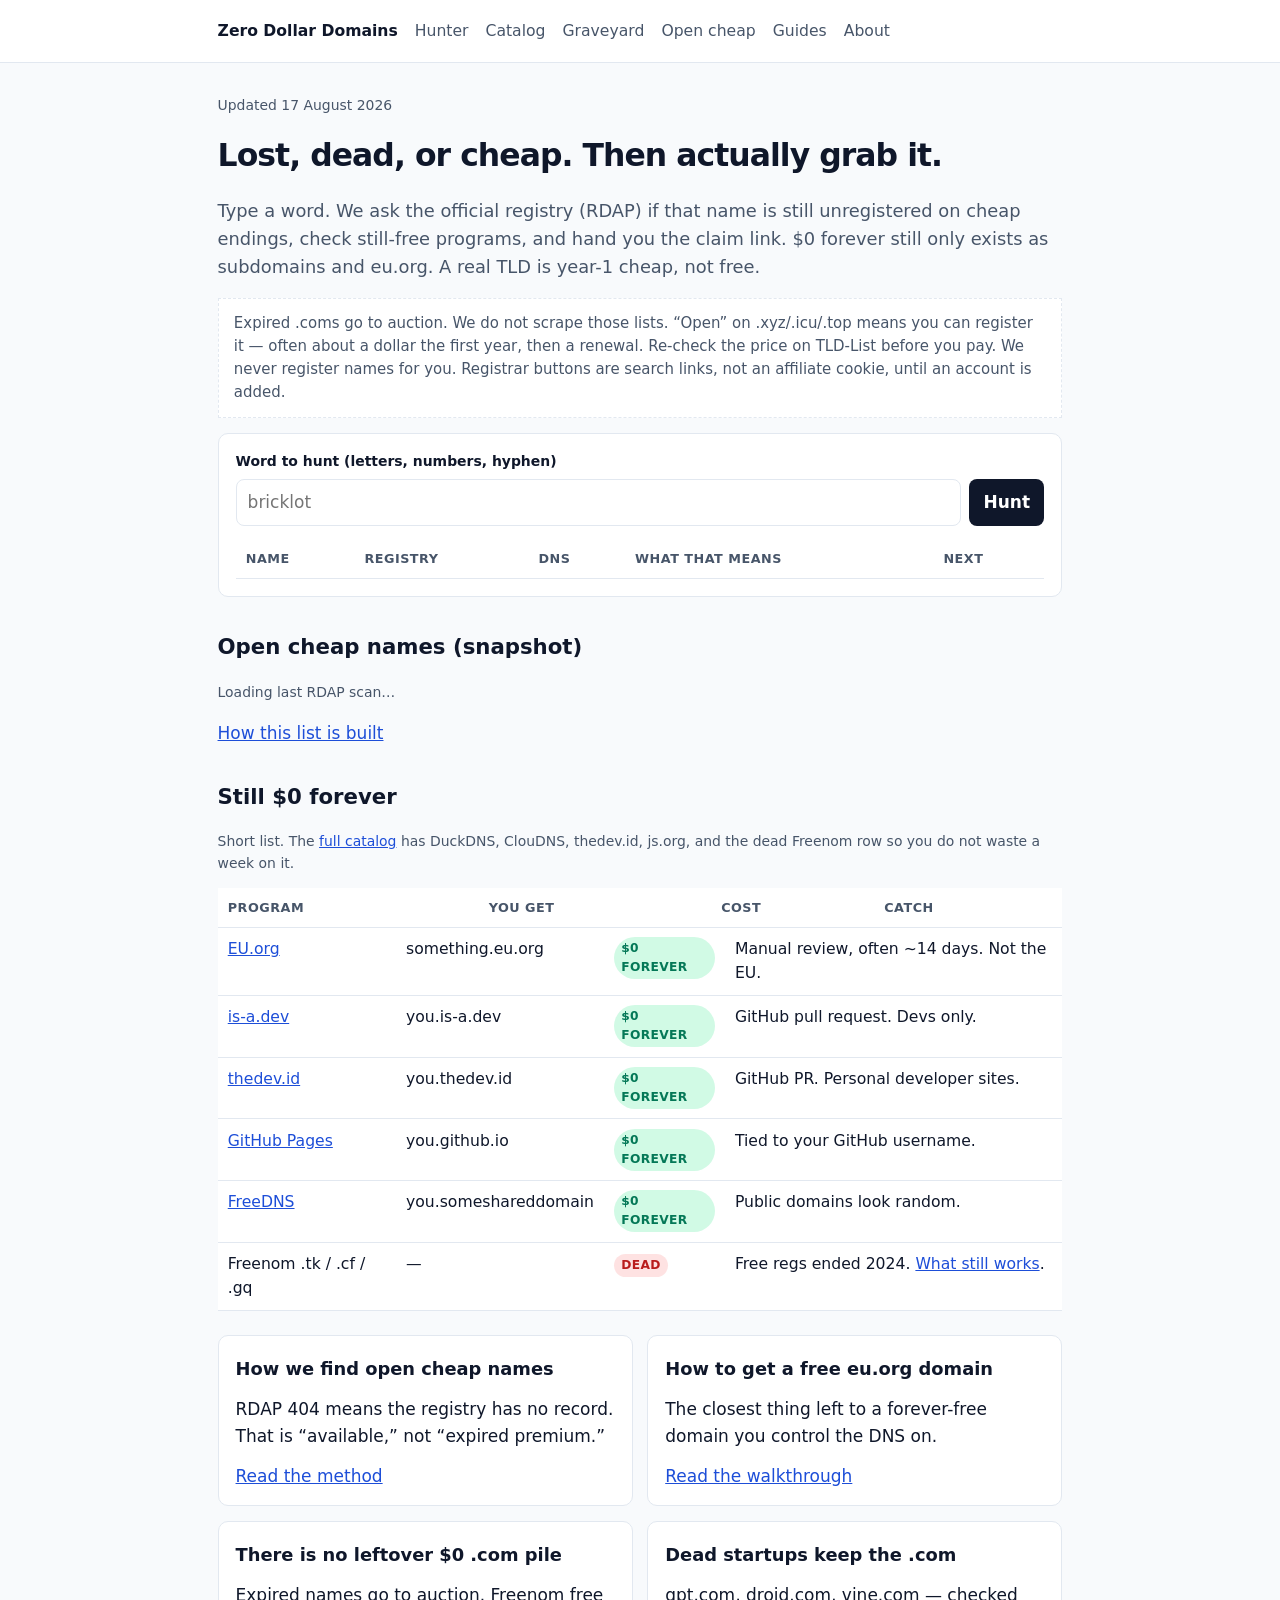
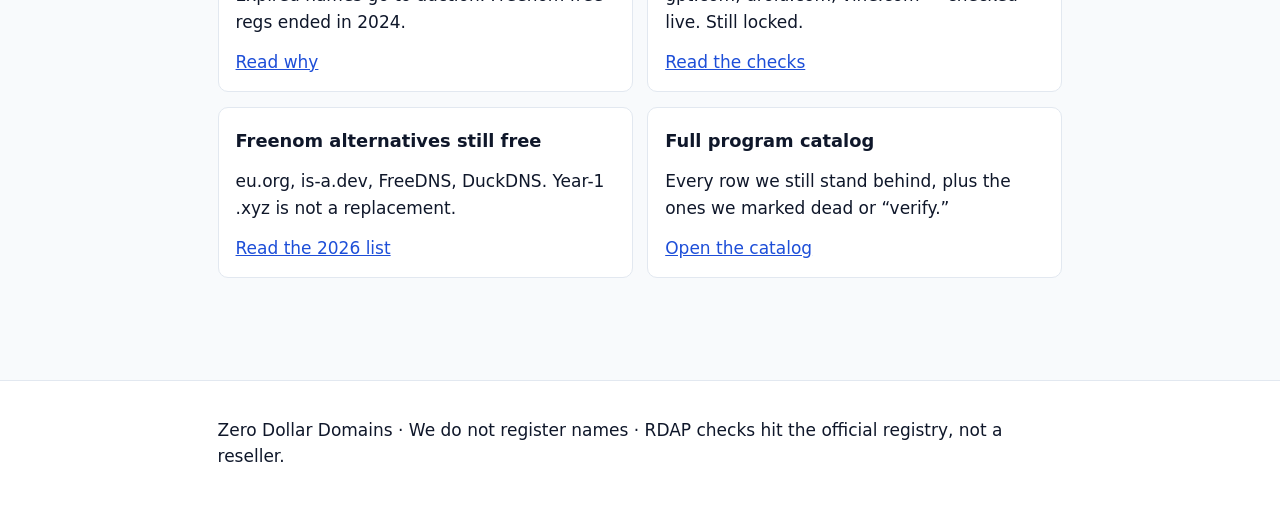
==== commit a1817b18: "Hunter register links, program catalog, Freenom alternatives 2026" ====
--- a/index.html
+++ b/index.html
@@ -3,12 +3,12 @@
 <head>
   <meta charset="utf-8">
   <meta name="viewport" content="width=device-width, initial-scale=1">
-  <title>Zero Dollar Domains — lost, dead, and cheap names you can still grab</title>
-  <meta name="description" content="Hunt names that are still unregistered on cheap TLDs, plus $0 programs (eu.org, is-a.dev). Live RDAP check. Not an expired-.com auction dump.">
+  <title>Zero Dollar Domains — hunt $0 programs and cheap open TLDs</title>
+  <meta name="description" content="Type a word. We check official RDAP plus still-free programs (eu.org, is-a.dev). Open cheap TLDs get a register link. Not an expired-.com dump.">
   <link rel="canonical" href="https://arynjennen1989-stack.github.io/">
   <meta name="robots" content="index,follow">
-  <meta property="og:title" content="Zero Dollar Domains — lost, dead, and cheap names">
-  <meta property="og:description" content="Live check for unused cheap TLDs and still-free subdomain programs.">
+  <meta property="og:title" content="Zero Dollar Domains — hunt $0 programs and cheap open TLDs">
+  <meta property="og:description" content="Live RDAP hunter. Open cheap names go to a registrar. $0 programs stay $0.">
   <meta property="og:url" content="https://arynjennen1989-stack.github.io/">
   <meta property="og:type" content="website">
   <link rel="stylesheet" href="/assets/style.css">
@@ -22,6 +22,7 @@
       <nav>
         <a class="brand" href="/">Zero Dollar Domains</a>
         <a href="/#hunt">Hunter</a>
+        <a href="/catalog.html">Catalog</a>
         <a href="/graveyard.html">Graveyard</a>
         <a href="/#open">Open cheap</a>
         <a href="/guides/">Guides</a>
@@ -30,10 +31,10 @@
     </div>
   </header>
   <main class="wrap">
-    <p class="meta">Updated 16 August 2026</p>
-    <h1>Lost, dead, or cheap. Not a leftover .com pile.</h1>
-    <p class="lede">Type a word. We ask the official registry (RDAP) if that name is still unregistered on cheap endings, and we check DNS to see if a taken name is actually dead. $0 forever still only exists as subdomains and eu.org.</p>
-    <p class="disclaimer">Expired .coms go to auction. We do not scrape those lists. “Open” on .xyz/.icu/.top means you can register it — usually about a dollar the first year, then a renewal. Re-check before you pay. We never register names for you.</p>
+    <p class="meta">Updated 17 August 2026</p>
+    <h1>Lost, dead, or cheap. Then actually grab it.</h1>
+    <p class="lede">Type a word. We ask the official registry (RDAP) if that name is still unregistered on cheap endings, check still-free programs, and hand you the claim link. $0 forever still only exists as subdomains and eu.org. A real TLD is year-1 cheap, not free.</p>
+    <p class="disclaimer">Expired .coms go to auction. We do not scrape those lists. “Open” on .xyz/.icu/.top means you can register it — often about a dollar the first year, then a renewal. Re-check the price on TLD-List before you pay. We never register names for you. Registrar buttons are search links, not an affiliate cookie, until an account is added.</p>
 
     <section class="finder" id="hunt">
       <label for="slug">Word to hunt (letters, numbers, hyphen)</label>
@@ -44,7 +45,7 @@
       <p class="meta" id="status"></p>
       <table id="hunt-table" hidden>
         <thead>
-          <tr><th>Name</th><th>Registry</th><th>DNS</th><th>What that means</th></tr>
+          <tr><th>Name</th><th>Registry</th><th>DNS</th><th>What that means</th><th>Next</th></tr>
         </thead>
         <tbody></tbody>
       </table>
@@ -56,6 +57,7 @@
     <p><a href="/guides/how-we-find-open-cheap-names.html">How this list is built</a></p>
 
     <h2 id="list">Still $0 forever</h2>
+    <p class="meta">Short list. The <a href="/catalog.html">full catalog</a> has DuckDNS, ClouDNS, thedev.id, js.org, and the dead Freenom row so you do not waste a week on it.</p>
     <table>
       <thead>
         <tr><th>Program</th><th>You get</th><th>Cost</th><th>Catch</th></tr>
@@ -74,6 +76,12 @@
           <td>GitHub pull request. Devs only.</td>
         </tr>
         <tr>
+          <td><a href="https://thedev.id/">thedev.id</a></td>
+          <td>you.thedev.id</td>
+          <td><span class="tag tag-free">$0 forever</span></td>
+          <td>GitHub PR. Personal developer sites.</td>
+        </tr>
+        <tr>
           <td><a href="https://pages.github.com/">GitHub Pages</a></td>
           <td>you.github.io</td>
           <td><span class="tag tag-free">$0 forever</span></td>
@@ -89,7 +97,7 @@
           <td>Freenom .tk / .cf / .gq</td>
           <td>—</td>
           <td><span class="tag tag-dead">dead</span></td>
-          <td>Free regs ended 2024. Skip.</td>
+          <td>Free regs ended 2024. <a href="/guides/freenom-alternatives-still-free-2026.html">What still works</a>.</td>
         </tr>
       </tbody>
     </table>
@@ -114,6 +122,16 @@
         <h3>Dead startups keep the .com</h3>
         <p>gpt.com, droid.com, vine.com — checked live. Still locked.</p>
         <a href="/guides/dead-startups-keep-their-domains.html">Read the checks</a>
+      </article>
+      <article class="card">
+        <h3>Freenom alternatives still free</h3>
+        <p>eu.org, is-a.dev, FreeDNS, DuckDNS. Year-1 .xyz is not a replacement.</p>
+        <a href="/guides/freenom-alternatives-still-free-2026.html">Read the 2026 list</a>
+      </article>
+      <article class="card">
+        <h3>Full program catalog</h3>
+        <p>Every row we still stand behind, plus the ones we marked dead or “verify.”</p>
+        <a href="/catalog.html">Open the catalog</a>
       </article>
     </div>
   </main>
@@ -124,12 +142,12 @@
   </footer>
   <script>
     const TLDS = [
-      { tld: "xyz", rdap: "https://rdap.centralnic.com/xyz", kind: "cheap" },
-      { tld: "icu", rdap: "https://rdap.centralnic.com/icu", kind: "cheap" },
-      { tld: "lol", rdap: "https://rdap.centralnic.com/lol", kind: "cheap" },
-      { tld: "online", rdap: "https://rdap.radix.host/rdap", kind: "cheap" },
-      { tld: "top", rdap: "https://rdap.zdnsgtld.com/top", kind: "cheap" },
-      { tld: "com", rdap: "https://rdap.verisign.com/com/v1", kind: "paid" }
+      { tld: "xyz", rdap: "https://rdap.centralnic.com/xyz", kind: "cheap", year1: "~$1–2 yr1" },
+      { tld: "icu", rdap: "https://rdap.centralnic.com/icu", kind: "cheap", year1: "promo / check" },
+      { tld: "lol", rdap: "https://rdap.centralnic.com/lol", kind: "cheap", year1: "promo / check" },
+      { tld: "online", rdap: "https://rdap.radix.host/rdap", kind: "cheap", year1: "~$1 yr1, ~$21 renew" },
+      { tld: "top", rdap: "https://rdap.zdnsgtld.com/top", kind: "cheap", year1: "~$1 yr1" },
+      { tld: "com", rdap: "https://rdap.verisign.com/com/v1", kind: "paid", year1: "~$6–10 yr1" }
     ];
     const input = document.getElementById("slug");
     const status = document.getElementById("status");
@@ -195,6 +213,14 @@
       return "Could not finish the check.";
     }
 
+    function registrarLinks(name) {
+      const q = encodeURIComponent(name);
+      const ship = "https://www.spaceship.com/domain-search/?query=" + q;
+      const bun = "https://porkbun.com/checkout/search?q=" + q;
+      const tld = "https://tld-list.com/";
+      return '<a href="' + ship + '" rel="noopener">Spaceship</a> · <a href="' + bun + '" rel="noopener">Porkbun</a> · <a href="' + tld + '" rel="noopener">prices</a>';
+    }
+
     async function hunt() {
       const slug = clean(input.value);
       if (!slug || slug.length < 2) {
@@ -208,28 +234,38 @@
       tbody.insertAdjacentHTML(
         "beforeend",
         "<tr><td><strong>" + esc(slug) + ".is-a.dev</strong></td><td>" + esc(isa) +
-          "</td><td>—</td><td>$0 if open. GitHub PR.</td></tr>"
+          "</td><td>—</td><td>$0 if open. GitHub PR.</td><td><a href=\"https://github.com/is-a-dev/register\" rel=\"noopener\">Claim</a></td></tr>"
       );
       tbody.insertAdjacentHTML(
         "beforeend",
         "<tr><td><strong>" + esc(slug) + ".eu.org</strong></td><td>request</td><td>—</td>" +
-          "<td>$0 forever if nic.eu.org approves. Manual, ~2 weeks.</td></tr>"
+          "<td>$0 forever if nic.eu.org approves. Manual, ~2 weeks.</td>" +
+          "<td><a href=\"https://nic.eu.org/\" rel=\"noopener\">Request</a></td></tr>"
+      );
+      tbody.insertAdjacentHTML(
+        "beforeend",
+        "<tr><td><strong>" + esc(slug) + ".thedev.id</strong></td><td>request</td><td>—</td>" +
+          "<td>$0 if they merge the PR. Devs, personal sites.</td>" +
+          "<td><a href=\"https://thedev.id/\" rel=\"noopener\">Claim</a></td></tr>"
       );
       for (const spec of TLDS) {
         const name = slug + "." + spec.tld;
         const tr = document.createElement("tr");
         tr.innerHTML =
-          "<td><strong>" + esc(name) + "</strong></td><td>…</td><td>…</td><td></td>";
+          "<td><strong>" + esc(name) + "</strong></td><td>…</td><td>…</td><td></td><td class=\"meta\">" + esc(spec.year1) + "</td>";
         tbody.appendChild(tr);
         const cells = tr.children;
         const [reg, dnsText] = await Promise.all([rdap(spec.rdap, name), dns(name)]);
         cells[1].textContent = reg;
         cells[2].textContent = dnsText;
         cells[3].textContent = meaning(reg, dnsText, spec.kind);
-        if (reg === "open") cells[1].innerHTML = '<span class="tag tag-free">open</span>';
+        if (reg === "open") {
+          cells[1].innerHTML = '<span class="tag tag-free">open</span>';
+          cells[4].innerHTML = registrarLinks(name);
+        }
         if (reg === "registered") cells[1].innerHTML = '<span class="tag tag-dead">taken</span>';
       }
-      status.textContent = "Done. Open ≠ leftover auction name. Buy only if you will use it.";
+      status.textContent = "Done. Open ≠ leftover auction name. $0 rows go to the program. Cheap rows go to a registrar search.";}
     }
 
     document.getElementById("go").addEventListener("click", hunt);
@@ -244,7 +280,12 @@
           "Last scan " + d.updated + " · " + (d.open || []).length +
           " names were unregistered on cheap TLDs. Live-check any of them in the box above.";
         document.getElementById("open-list").innerHTML = (d.open || [])
-          .map(function (n) { return "<li><code>" + esc(n) + "</code></li>"; })
+          .map(function (n) {
+            const q = encodeURIComponent(n);
+            return "<li><code>" + esc(n) + "</code> · <a href=\"https://www.spaceship.com/domain-search/?query=" +
+              q + "\" rel=\"noopener\">Spaceship</a> · <a href=\"https://porkbun.com/checkout/search?q=" +
+              q + "\" rel=\"noopener\">Porkbun</a></li>";
+          })
           .join("");
       })
       .catch(function () {
--- a/assets/style.css
+++ b/assets/style.css
@@ -36,7 +36,9 @@
   border: 1px dashed var(--line);
   padding: 0.75rem 0.9rem;
 }
-table { width: 100%; border-collapse: collapse; background: #fff; font-size: 0.92rem; }
+table { width: 100%; border-collapse: collapse; background: #fff; font-size: 0.92rem; display: block; overflow-x: auto; }
+thead, tbody, tr { width: 100%; }
+table thead, table tbody { display: table; width: 100%; }
 th, td { text-align: left; padding: 0.55rem 0.6rem; border-bottom: 1px solid var(--line); vertical-align: top; }
 th { font-size: 0.75rem; text-transform: uppercase; letter-spacing: 0.04em; color: var(--muted); }
 .tag {
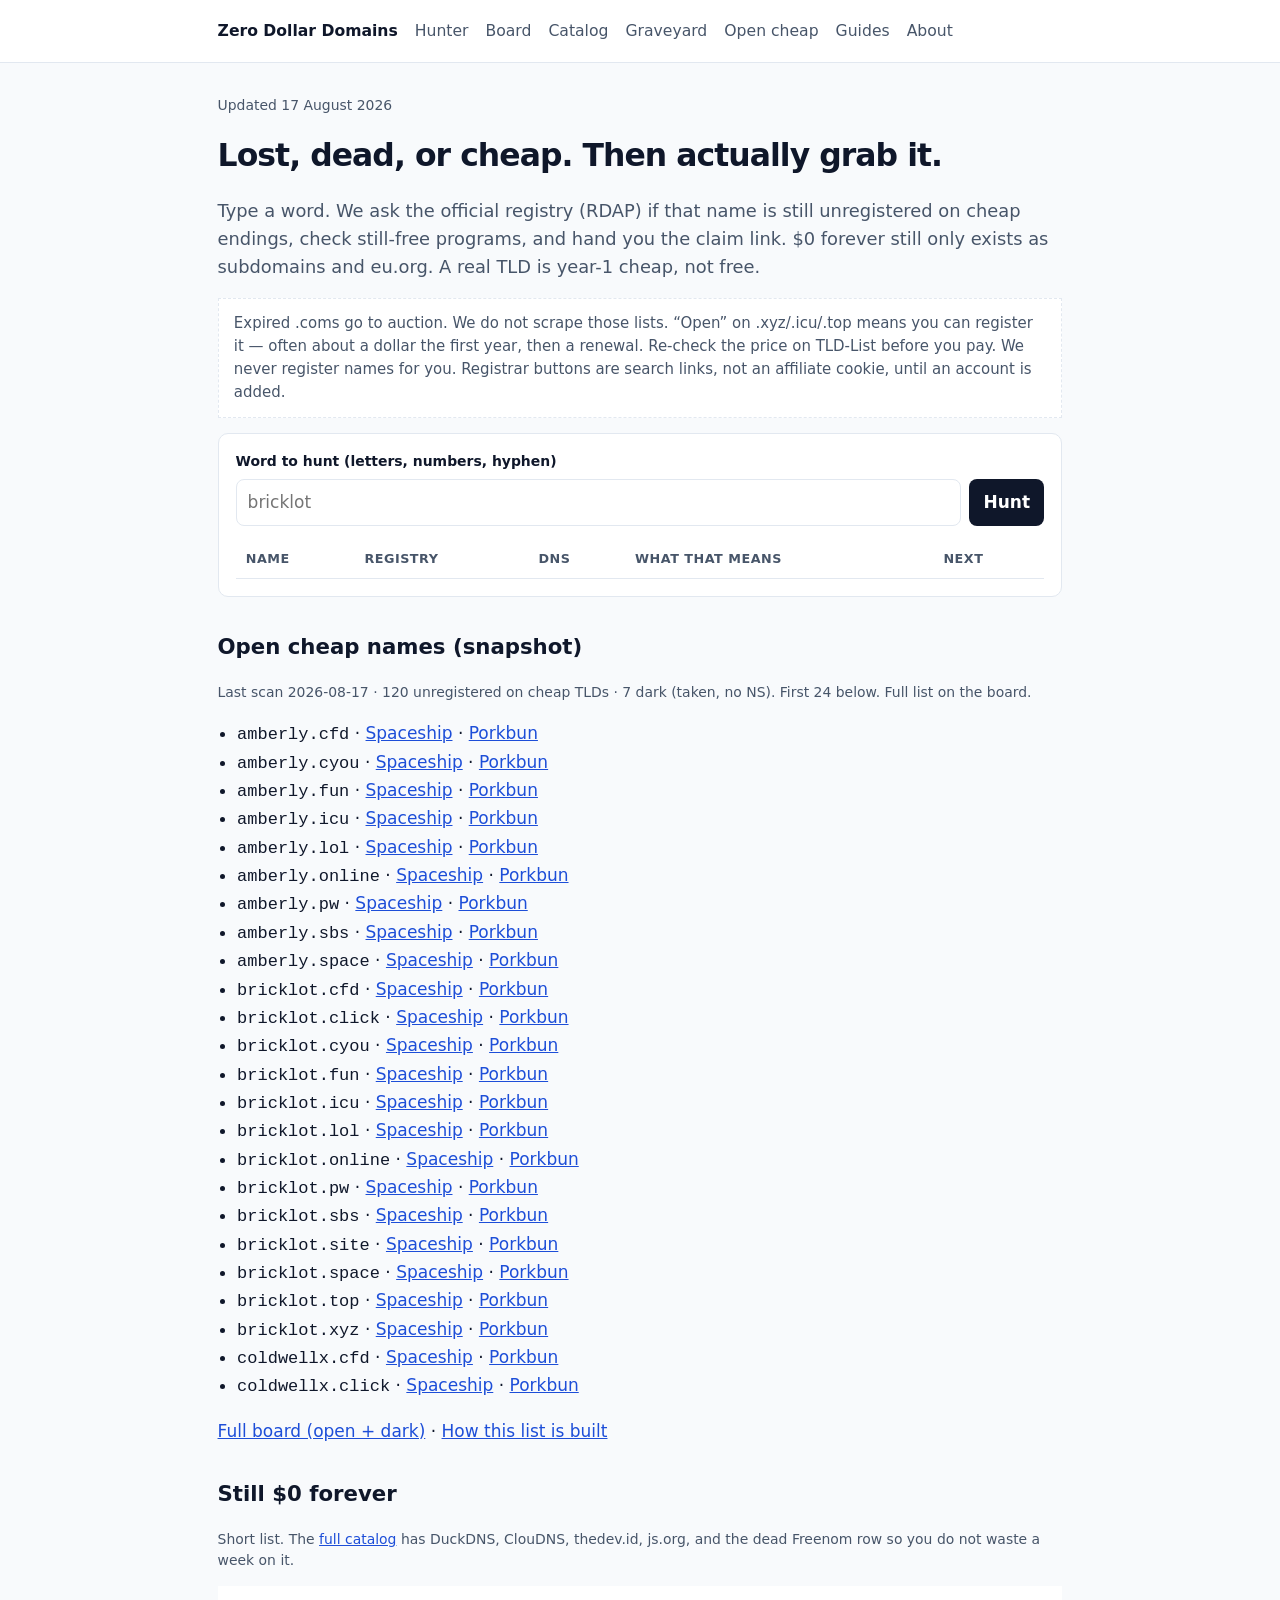
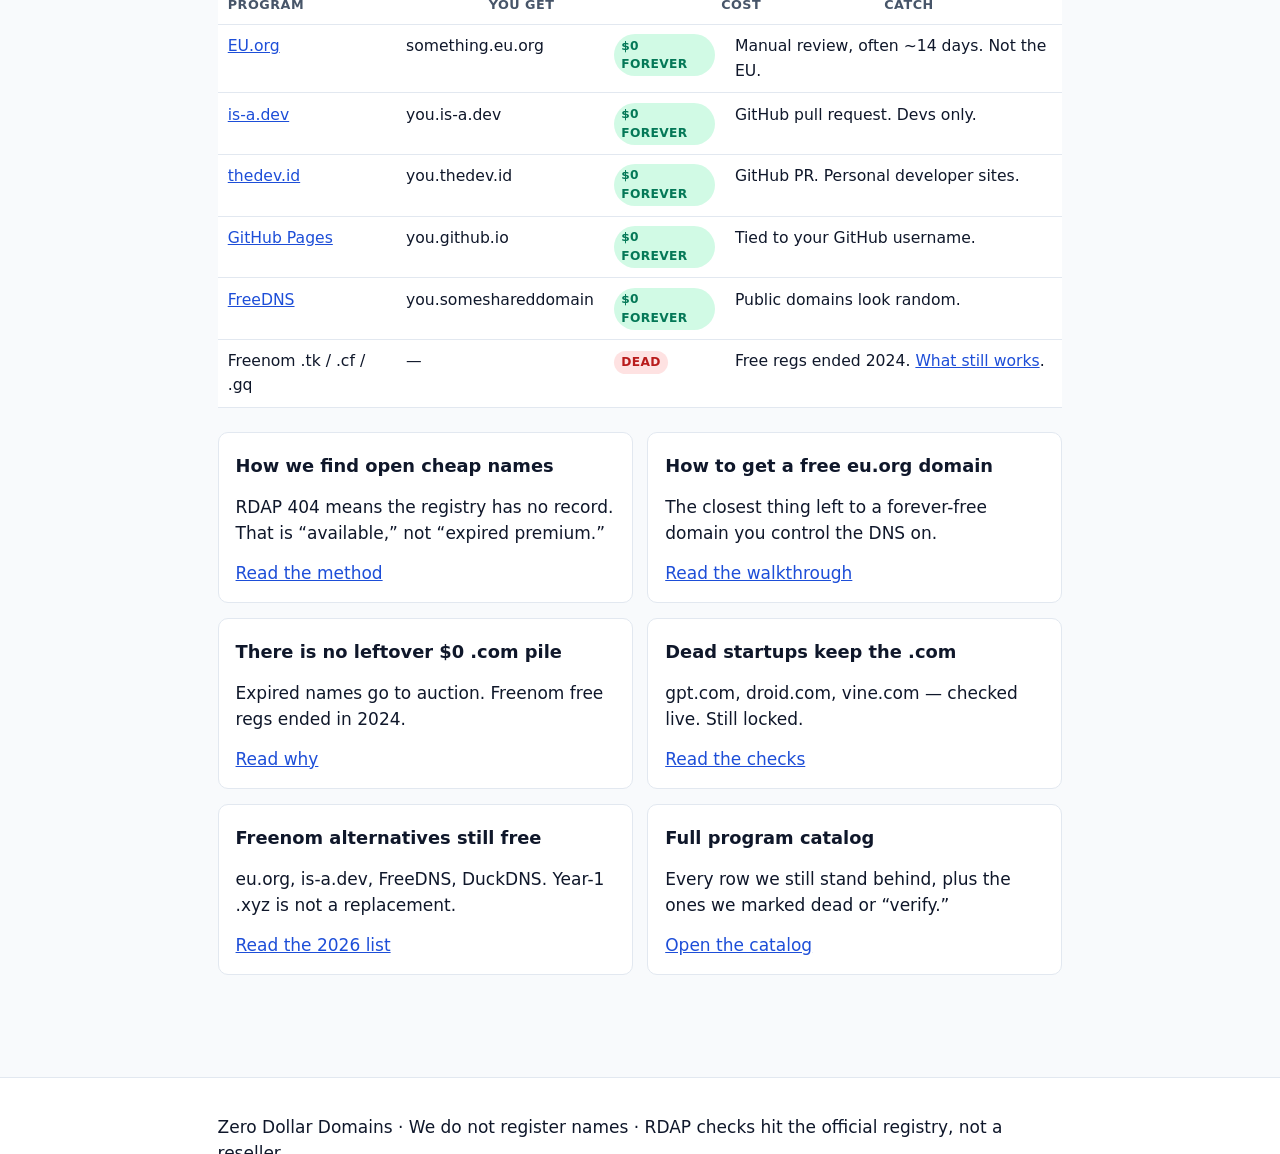
==== commit a8dcba18: "RDAP board: 120 open cheap names + 7 dark, 13 TLDs" ====
--- a/index.html
+++ b/index.html
@@ -22,6 +22,7 @@
       <nav>
         <a class="brand" href="/">Zero Dollar Domains</a>
         <a href="/#hunt">Hunter</a>
+        <a href="/board.html">Board</a>
         <a href="/catalog.html">Catalog</a>
         <a href="/graveyard.html">Graveyard</a>
         <a href="/#open">Open cheap</a>
@@ -54,7 +55,7 @@
     <h2 id="open">Open cheap names (snapshot)</h2>
     <p class="meta" id="snap-meta">Loading last RDAP scan…</p>
     <ul id="open-list" class="plain"></ul>
-    <p><a href="/guides/how-we-find-open-cheap-names.html">How this list is built</a></p>
+    <p><a href="/board.html">Full board (open + dark)</a> · <a href="/guides/how-we-find-open-cheap-names.html">How this list is built</a></p>
 
     <h2 id="list">Still $0 forever</h2>
     <p class="meta">Short list. The <a href="/catalog.html">full catalog</a> has DuckDNS, ClouDNS, thedev.id, js.org, and the dead Freenom row so you do not waste a week on it.</p>
@@ -145,8 +146,16 @@
       { tld: "xyz", rdap: "https://rdap.centralnic.com/xyz", kind: "cheap", year1: "~$1–2 yr1" },
       { tld: "icu", rdap: "https://rdap.centralnic.com/icu", kind: "cheap", year1: "promo / check" },
       { tld: "lol", rdap: "https://rdap.centralnic.com/lol", kind: "cheap", year1: "promo / check" },
+      { tld: "cfd", rdap: "https://rdap.centralnic.com/cfd", kind: "cheap", year1: "promo / check" },
+      { tld: "sbs", rdap: "https://rdap.centralnic.com/sbs", kind: "cheap", year1: "promo / check" },
+      { tld: "cyou", rdap: "https://rdap.centralnic.com/cyou", kind: "cheap", year1: "promo / check" },
       { tld: "online", rdap: "https://rdap.radix.host/rdap", kind: "cheap", year1: "~$1 yr1, ~$21 renew" },
+      { tld: "site", rdap: "https://rdap.radix.host/rdap", kind: "cheap", year1: "~$1 yr1, ~$21 renew" },
+      { tld: "space", rdap: "https://rdap.radix.host/rdap", kind: "cheap", year1: "promo / check" },
+      { tld: "fun", rdap: "https://rdap.radix.host/rdap", kind: "cheap", year1: "promo / check" },
+      { tld: "pw", rdap: "https://rdap.radix.host/rdap", kind: "cheap", year1: "promo / check" },
       { tld: "top", rdap: "https://rdap.zdnsgtld.com/top", kind: "cheap", year1: "~$1 yr1" },
+      { tld: "click", rdap: "https://rdap.registry.click/rdap", kind: "cheap", year1: "~$1 yr1" },
       { tld: "com", rdap: "https://rdap.verisign.com/com/v1", kind: "paid", year1: "~$6–10 yr1" }
     ];
     const input = document.getElementById("slug");
@@ -265,7 +274,7 @@
         }
         if (reg === "registered") cells[1].innerHTML = '<span class="tag tag-dead">taken</span>';
       }
-      status.textContent = "Done. Open ≠ leftover auction name. $0 rows go to the program. Cheap rows go to a registrar search.";}
+      status.textContent = "Done. Open ≠ leftover auction name. $0 rows go to the program. Cheap rows go to a registrar search.";
     }
 
     document.getElementById("go").addEventListener("click", hunt);
@@ -276,11 +285,16 @@
     fetch("/data/open-cheap.json")
       .then(function (r) { return r.json(); })
       .then(function (d) {
+        var open = d.open || [];
+        var preview = open.slice(0, 24);
         document.getElementById("snap-meta").textContent =
-          "Last scan " + d.updated + " · " + (d.open || []).length +
-          " names were unregistered on cheap TLDs. Live-check any of them in the box above.";
-        document.getElementById("open-list").innerHTML = (d.open || [])
-          .map(function (n) {
+          "Last scan " + d.updated + " · " + open.length +
+          " unregistered on cheap TLDs" +
+          (d.dark_count ? " · " + d.dark_count + " dark (taken, no NS)" : "") +
+          ". First " + preview.length + " below. Full list on the board.";
+        document.getElementById("open-list").innerHTML = preview
+          .map(function (item) {
+            var n = typeof item === "string" ? item : item.name;
             const q = encodeURIComponent(n);
             return "<li><code>" + esc(n) + "</code> · <a href=\"https://www.spaceship.com/domain-search/?query=" +
               q + "\" rel=\"noopener\">Spaceship</a> · <a href=\"https://porkbun.com/checkout/search?q=" +
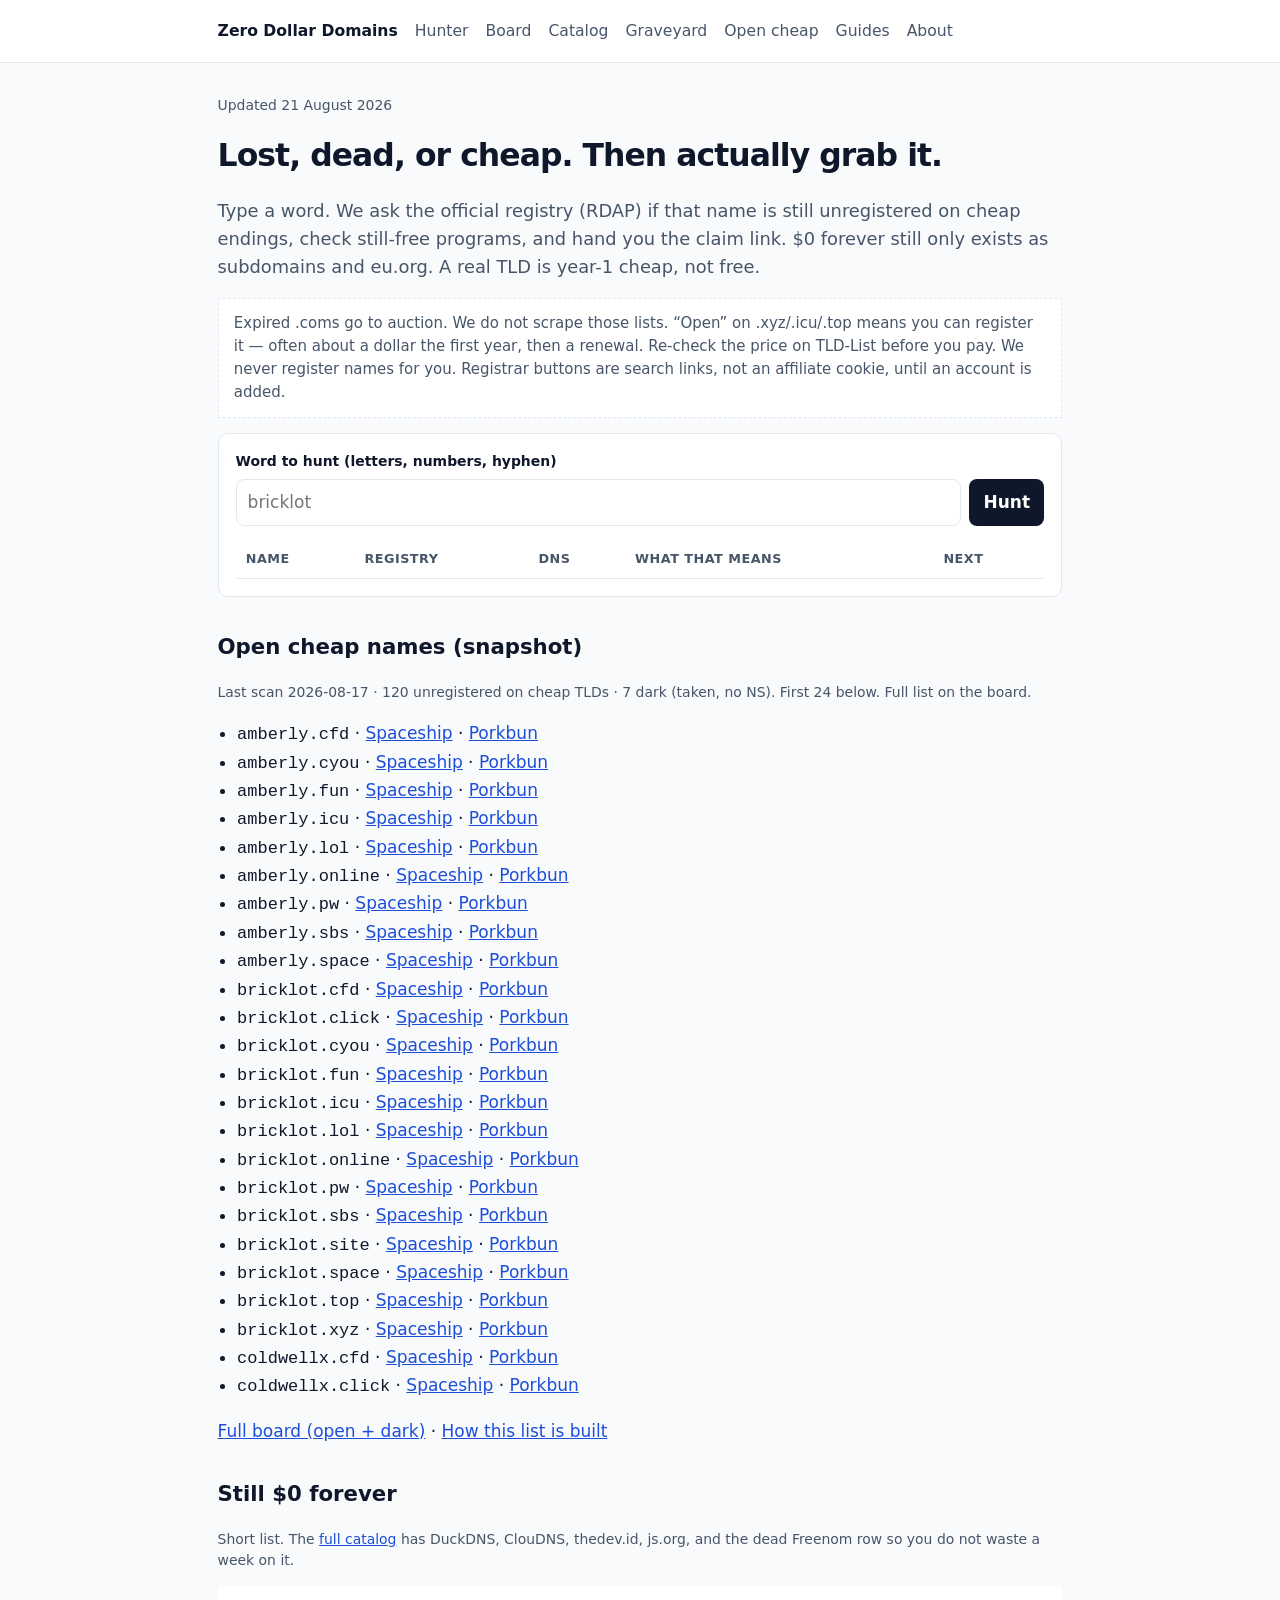
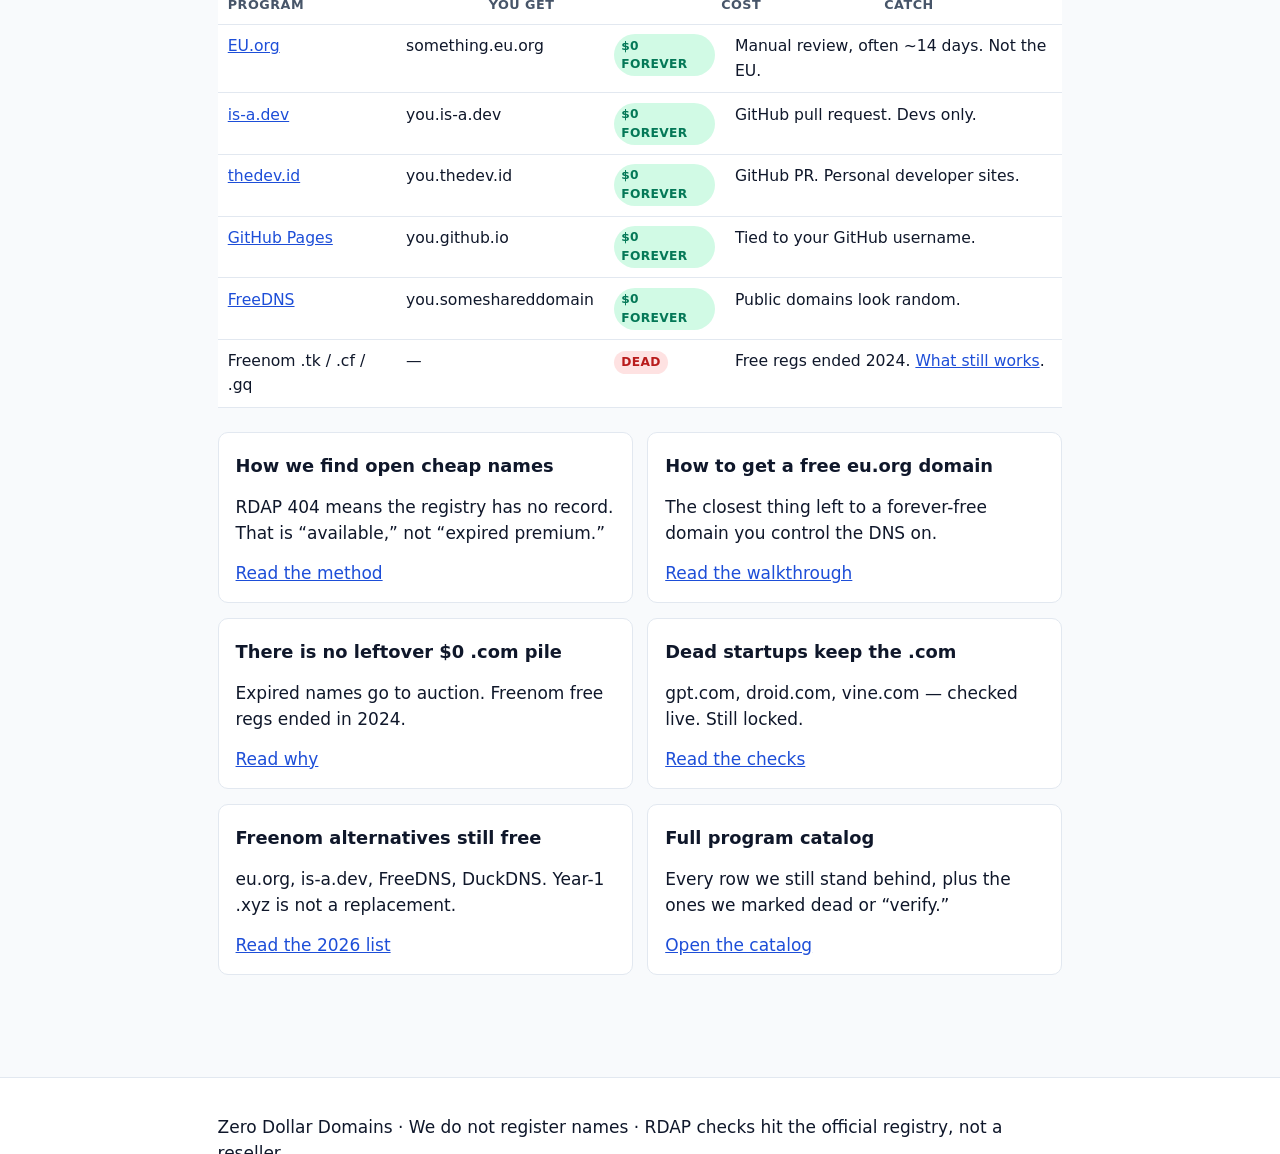
==== commit fbc5df5e: "Catalog recheck 2026-08-21: Open Domains GitHub archived, cluster.ws dead" ====
--- a/index.html
+++ b/index.html
@@ -12,6 +12,15 @@
   <meta property="og:url" content="https://arynjennen1989-stack.github.io/">
   <meta property="og:type" content="website">
   <link rel="stylesheet" href="/assets/style.css">
+  <link rel="alternate" type="application/atom+xml" title="Zero Dollar Domains guides" href="/guides/atom.xml">
+  <link rel="icon" href="/assets/favicon.svg" type="image/svg+xml">
+  <link rel="apple-touch-icon" href="/assets/apple-touch-icon.png">
+  <meta property="og:image" content="https://arynjennen1989-stack.github.io/assets/og.png">
+  <meta property="og:image:alt" content="Zero Dollar Domains — hunt $0 programs and cheap open TLDs">
+  <meta name="twitter:card" content="summary_large_image">
+  <meta name="twitter:title" content="Zero Dollar Domains — hunt $0 programs and cheap open TLDs">
+  <meta name="twitter:description" content="Live RDAP hunter. Open cheap names go to a registrar. $0 programs stay $0.">
+  <meta name="twitter:image" content="https://arynjennen1989-stack.github.io/assets/og.png">
   <script type="application/ld+json">
   {"@context":"https://schema.org","@type":"WebSite","name":"Zero Dollar Domains","url":"https://arynjennen1989-stack.github.io/","description":"Hunt unused cheap domain names and still-free subdomain programs."}
   </script>
@@ -32,7 +41,7 @@
     </div>
   </header>
   <main class="wrap">
-    <p class="meta">Updated 17 August 2026</p>
+    <p class="meta">Updated 21 August 2026</p>
     <h1>Lost, dead, or cheap. Then actually grab it.</h1>
     <p class="lede">Type a word. We ask the official registry (RDAP) if that name is still unregistered on cheap endings, check still-free programs, and hand you the claim link. $0 forever still only exists as subdomains and eu.org. A real TLD is year-1 cheap, not free.</p>
     <p class="disclaimer">Expired .coms go to auction. We do not scrape those lists. “Open” on .xyz/.icu/.top means you can register it — often about a dollar the first year, then a renewal. Re-check the price on TLD-List before you pay. We never register names for you. Registrar buttons are search links, not an affiliate cookie, until an account is added.</p>
